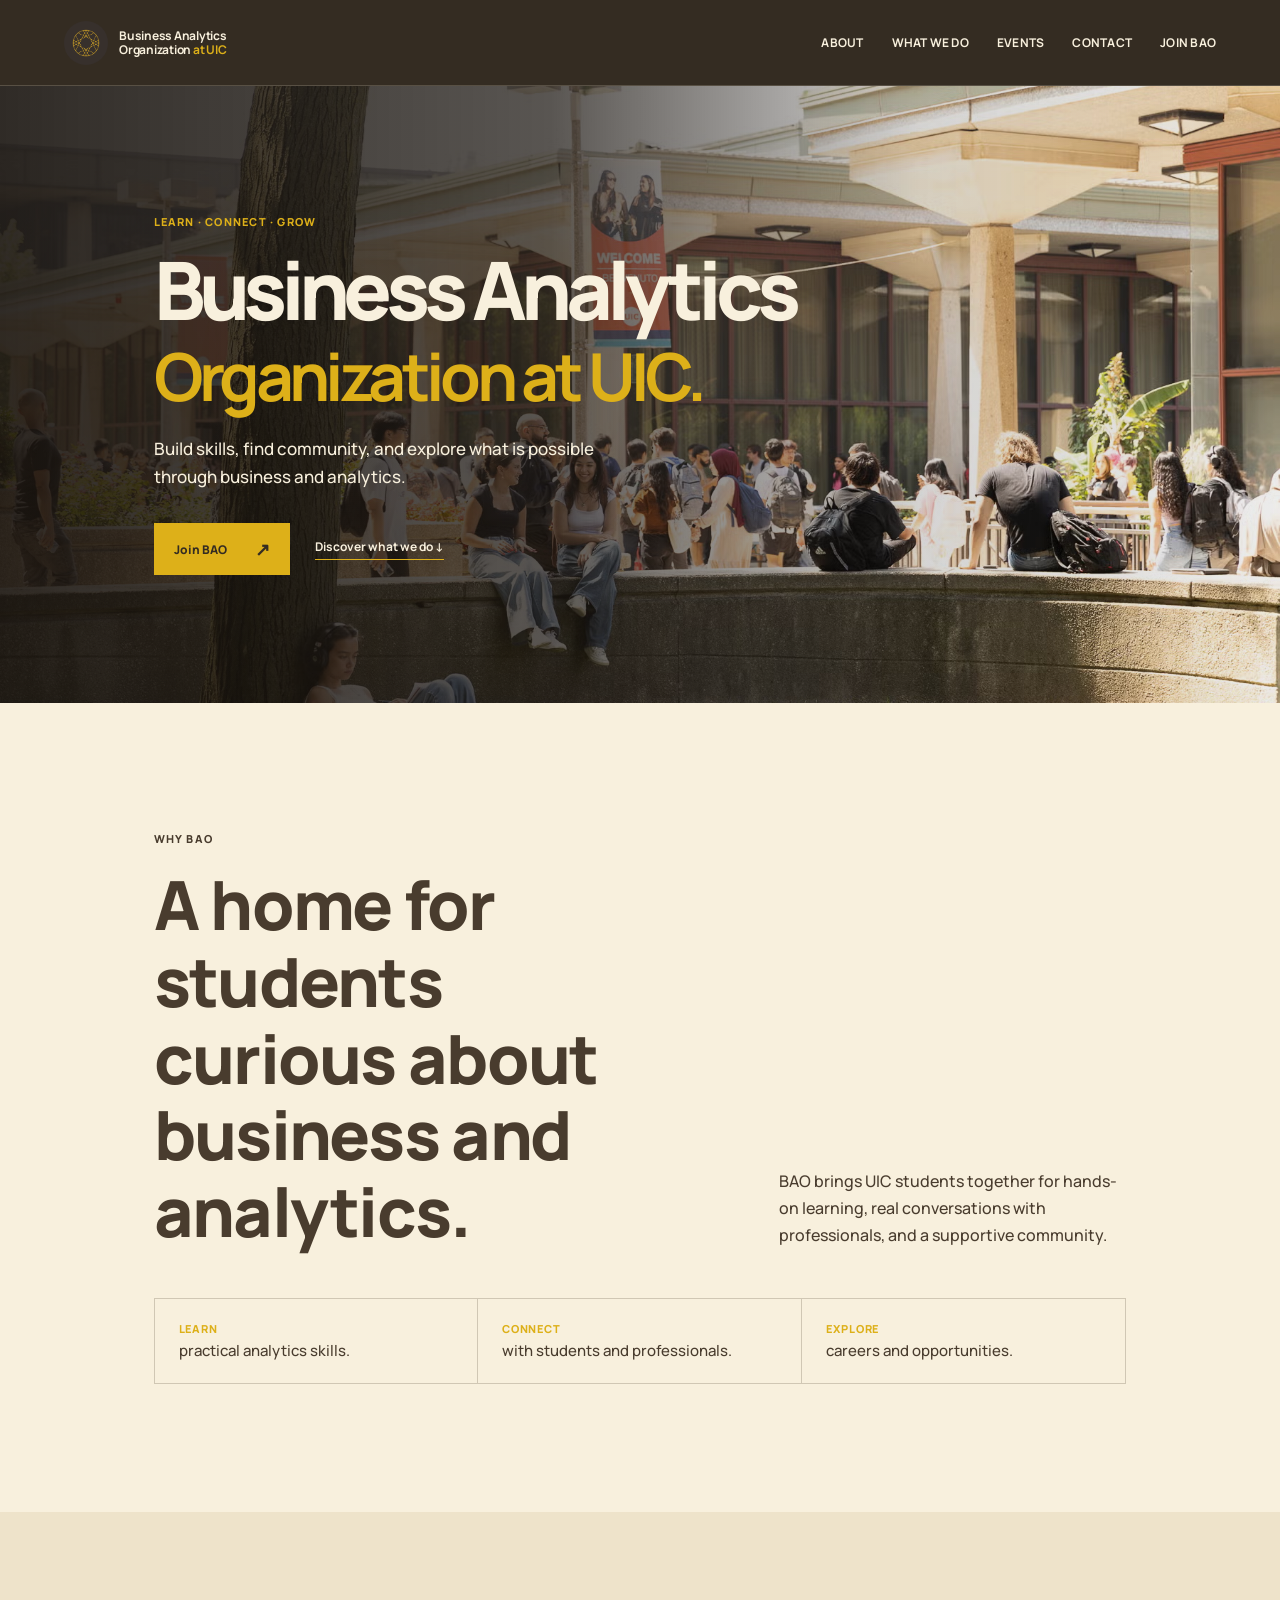
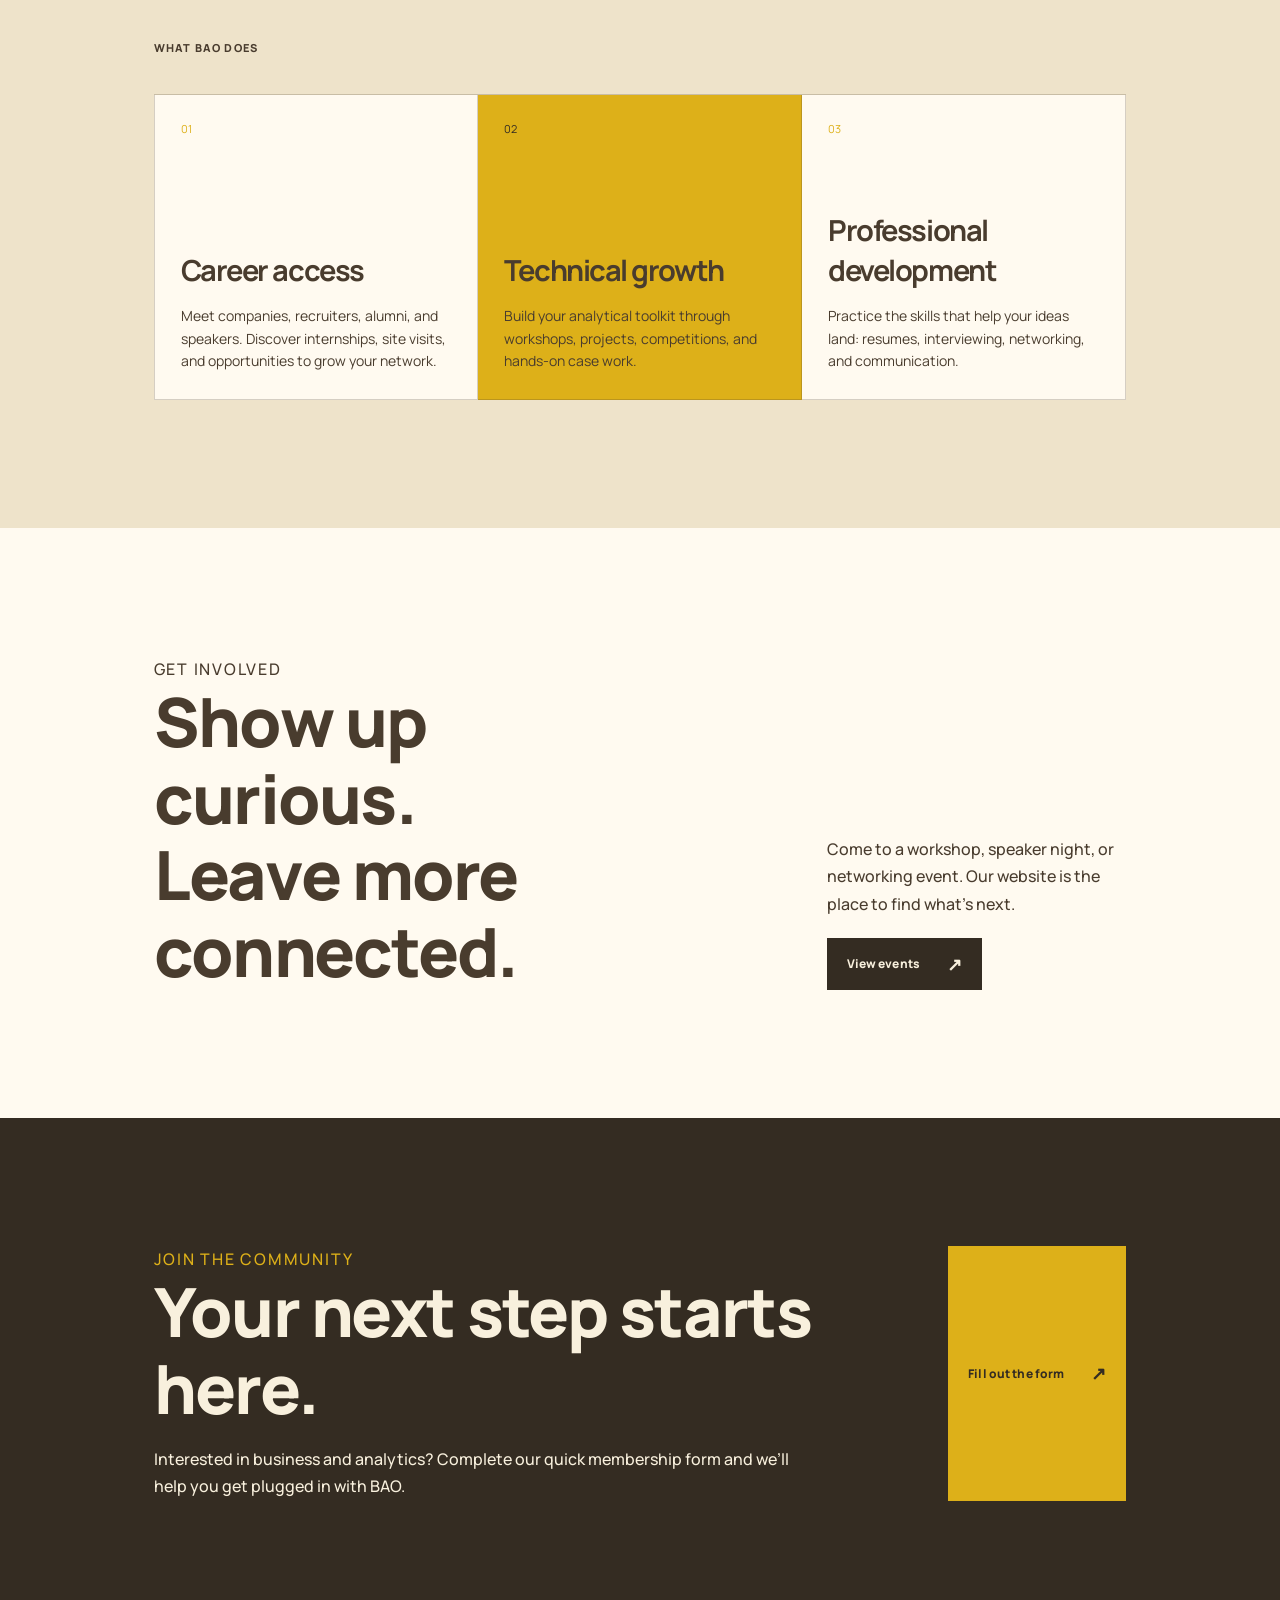
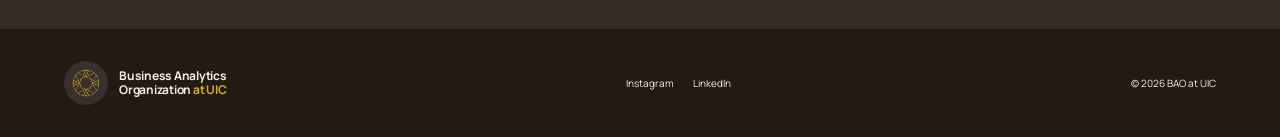
==== index.html @ 5c7cb35d "Publish BAO website" ====
<!doctype html>
<html lang="en">
  <head>
    <meta charset="UTF-8" />
    <meta name="viewport" content="width=device-width, initial-scale=1.0" />
    <meta name="description" content="Business Analytics Organization at UIC — learn, connect, and grow." />
    <title>Business Analytics Organization at UIC</title>
    <link rel="preconnect" href="https://fonts.googleapis.com" />
    <link rel="preconnect" href="https://fonts.gstatic.com" crossorigin />
    <link href="https://fonts.googleapis.com/css2?family=Manrope:wght@400;500;600;700;800&display=swap" rel="stylesheet" />
    <link rel="stylesheet" href="styles.css" />
  </head>
  <body>
    <header class="site-header">
      <a class="brand" href="#top" aria-label="Business Analytics Organization at UIC home">
        <img src="BAO%20Instagram%20Logo.png" alt="" />
        <span>Business Analytics<br />Organization <b>at UIC</b></span>
      </a>
      <button class="menu-button" type="button" aria-expanded="false" aria-controls="primary-navigation">
        <span class="sr-only">Open menu</span><span></span><span></span>
      </button>
      <nav id="primary-navigation" aria-label="Primary navigation">
        <a href="#about">About</a><a href="#what-we-do">What we do</a><a href="events.html">Events</a><a href="contact.html">Contact</a><a href="https://glib-sword-7f1.notion.site/ebd//3be328b8b9618006a31aea530a5bf62c" target="_blank" rel="noreferrer">Join BAO</a>
      </nav>
    </header>
    <main id="top">
      <section class="hero">
        <div class="hero-copy">
          <p class="eyebrow">Learn · Connect · Grow</p>
          <h1>Business Analytics<br /><i>Organization at UIC.</i></h1>
          <p>Build skills, find community, and explore what is possible through business and analytics.</p>
          <div class="hero-actions">
            <a class="button button-gold" href="https://glib-sword-7f1.notion.site/ebd//3be328b8b9618006a31aea530a5bf62c" target="_blank" rel="noreferrer">Join BAO <span aria-hidden="true">↗</span></a>
            <a class="text-link" href="#what-we-do">Discover what we do <span aria-hidden="true">↓</span></a>
          </div>
        </div>
      </section>
      <section class="mission section" id="about">
        <p class="eyebrow">Why BAO</p>
        <div class="split-heading"><h2>A home for students curious about business and analytics.</h2><p>BAO brings UIC students together for hands-on learning, real conversations with professionals, and a supportive community.</p></div>
        <ul class="benefits" aria-label="Benefits of joining BAO">
          <li><b>Learn</b> practical analytics skills.</li><li><b>Connect</b> with students and professionals.</li><li><b>Explore</b> careers and opportunities.</li>
        </ul>
      </section>
      <section class="offerings section" id="what-we-do">
        <p class="eyebrow">What BAO does</p>
        <div class="cards">
          <article class="card"><span>01</span><h3>Career access</h3><p>Meet companies, recruiters, alumni, and speakers. Discover internships, site visits, and opportunities to grow your network.</p></article>
          <article class="card card-gold"><span>02</span><h3>Technical growth</h3><p>Build your analytical toolkit through workshops, projects, competitions, and hands-on case work.</p></article>
          <article class="card"><span>03</span><h3>Professional development</h3><p>Practice the skills that help your ideas land: resumes, interviewing, networking, and communication.</p></article>
        </div>
      </section>
      <section class="events section" id="events">
        <p class="eyebrow">Get involved</p>
        <div class="events-content"><h2>Show up curious.<br />Leave more connected.</h2><div><p>Come to a workshop, speaker night, or networking event. Our website is the place to find what’s next.</p><a class="button button-ink" href="events.html">View events <span aria-hidden="true">↗</span></a></div></div>
      </section>
      <section class="join" id="join">
        <div><p class="eyebrow">Join the community</p><h2>Your next step starts here.</h2><p>Interested in business and analytics? Complete our quick membership form and we’ll help you get plugged in with BAO.</p></div>
        <a class="button button-gold" href="https://glib-sword-7f1.notion.site/ebd//3be328b8b9618006a31aea530a5bf62c" target="_blank" rel="noreferrer">Fill out the form <span aria-hidden="true">↗</span></a>
      </section>
    </main>
    <footer>
      <a class="brand" href="#top"><img src="BAO%20Instagram%20Logo.png" alt="" /><span>Business Analytics<br />Organization <b>at UIC</b></span></a>
      <div class="footer-links"><a href="https://www.instagram.com/bao_at_uic/" target="_blank" rel="noreferrer">Instagram</a><a href="https://www.linkedin.com/company/business-analytics-org-uic/home/" target="_blank" rel="noreferrer">LinkedIn</a></div>
      <p>© <span id="year"></span> BAO at UIC</p>
    </footer>
    <script src="script.js"></script>
  </body>
</html>
---- styles.css ----
:root { --espresso:#342c22; --ink:#493c2e; --gold:#ddb019; --cream:#f8f0dd; --paper:#fffaf0; --line:rgba(73,60,46,.23); --sans:"Manrope",Arial,sans-serif; --mono:"Manrope",Arial,sans-serif; }
* { box-sizing:border-box; } html { scroll-behavior:smooth; } body { margin:0; background:var(--paper); color:var(--ink); font-family:var(--sans); } a { color:inherit; text-decoration:none; } h1,h2,h3,p { margin-top:0; }
.site-header { min-height:86px; display:flex; align-items:center; justify-content:space-between; padding:13px clamp(22px,5vw,82px); color:var(--cream); background:var(--espresso); border-bottom:1px solid rgba(248,240,221,.18); }
.brand { display:flex; align-items:center; gap:11px; font-size:12px; font-weight:700; line-height:1.14; letter-spacing:-.02em; } .brand img { width:44px; height:44px; object-fit:cover; border-radius:50%; } .brand b { color:var(--gold); font-weight:700; }
nav { display:flex; gap:28px; font-family:var(--sans); font-size:12px; font-weight:700; letter-spacing:.02em; text-transform:uppercase; } nav a { padding:7px 0; border-bottom:1px solid transparent; } nav a:hover { border-color:var(--gold); color:var(--gold); }
.menu-button { display:none; border:0; background:transparent; padding:10px 0 10px 10px; } .menu-button span:not(.sr-only) { display:block; width:25px; height:2px; margin:5px 0; background:var(--cream); } .sr-only { position:absolute; width:1px; height:1px; margin:-1px; overflow:hidden; clip:rect(0,0,0,0); }
.hero { min-height:610px; padding:clamp(74px,10vw,136px) clamp(22px,12vw,185px); color:var(--cream); background:linear-gradient(90deg,rgba(25,20,15,.9) 0%,rgba(25,20,15,.72) 43%,rgba(25,20,15,.18) 72%,rgba(25,20,15,.08)),url("uic-campus-community.png") center/cover no-repeat; }.hero-copy { max-width:820px; }.eyebrow { margin-bottom:20px; font-family:var(--sans); font-size:11px; font-weight:800; letter-spacing:.11em; text-transform:uppercase; }.hero .eyebrow { color:var(--gold); }.hero h1 { margin-bottom:25px; font-family:var(--sans); font-size:clamp(47px,6.3vw,90px); font-weight:800; letter-spacing:-.075em; line-height:1; }.hero h1 i { color:var(--gold); font-size:.82em; font-style:normal; font-weight:700; letter-spacing:-.07em; }.hero-copy > p:not(.eyebrow) { max-width:500px; font-size:17px; font-weight:500; line-height:1.65; }.hero-actions { display:flex; flex-wrap:wrap; align-items:center; gap:25px; margin-top:32px; }
.button { min-height:52px; display:inline-flex; align-items:center; justify-content:space-between; gap:27px; padding:0 20px; font-family:var(--sans); font-size:12px; font-weight:800; letter-spacing:.01em; transition:transform .2s ease,background .2s ease; }.button:hover { transform:translateY(-2px); }.button span { font-size:18px; }.button-gold { color:var(--espresso); background:var(--gold); }.button-ink { color:var(--cream); background:var(--espresso); margin-top:20px; }.text-link { color:var(--cream); padding-bottom:4px; border-bottom:1px solid var(--gold); font-family:var(--sans); font-size:12px; font-weight:700; }
.text-link-dark { padding-bottom:3px; border-bottom:1px solid var(--gold); color:var(--ink); font-family:var(--sans); font-size:12px; font-weight:700; }
.section { padding:clamp(78px,10vw,136px) clamp(22px,12vw,185px); }.mission { background:var(--cream); }.split-heading { display:grid; grid-template-columns:minmax(0,1.1fr) minmax(245px,.75fr); gap:clamp(38px,9vw,144px); align-items:end; }.split-heading h2,.events h2,.join h2 { margin-bottom:0; font-size:clamp(38px,5.3vw,76px); font-weight:800; letter-spacing:-.025em; line-height:1.13; }.split-heading p,.events p,.join p { margin-bottom:0; font-size:16px; font-weight:500; line-height:1.7; }.benefits { display:grid; grid-template-columns:repeat(3,1fr); gap:0; margin:48px 0 0; padding:0; list-style:none; border-top:1px solid var(--line); }.benefits li { min-height:76px; padding:21px 24px; border-right:1px solid var(--line); border-bottom:1px solid var(--line); font-size:15px; font-weight:500; line-height:1.55; }.benefits li:first-child { border-left:1px solid var(--line); }.benefits b { display:block; margin-bottom:2px; color:var(--gold); font-family:var(--sans); font-size:11px; font-weight:800; letter-spacing:.08em; text-transform:uppercase; }
.offerings { background:#eee3ca; }.cards { display:grid; grid-template-columns:repeat(3,1fr); margin-top:39px; border-top:1px solid var(--line); }.card { min-height:305px; display:flex; flex-direction:column; padding:26px; background:var(--paper); border-right:1px solid var(--line); border-bottom:1px solid var(--line); }.card:first-child { border-left:1px solid var(--line); }.card span { color:var(--gold); font-family:var(--mono); font-size:11px; }.card h3 { margin:auto 0 15px; font-size:29px; letter-spacing:-.05em; }.card p { margin:0; font-size:14px; line-height:1.62; }.card-gold { background:var(--gold); }.card-gold span { color:var(--espresso); }
.events { background:var(--paper); }.events-content { display:grid; grid-template-columns:1fr minmax(250px,.55fr); gap:clamp(42px,10vw,150px); align-items:end; }.events-content > div { max-width:400px; }.join { display:grid; grid-template-columns:minmax(0,1fr) auto; gap:48px; padding:clamp(76px,10vw,128px) clamp(22px,12vw,185px); color:var(--cream); background:var(--espresso); }.join > div:first-child { max-width:670px; }.join .eyebrow { color:var(--gold); }.join h2 { margin-bottom:20px; }
.page-hero { padding:clamp(76px,10vw,132px) clamp(22px,12vw,185px); color:var(--cream); background:var(--espresso); }.page-hero h1 { max-width:760px; margin-bottom:20px; font-size:clamp(46px,6.7vw,88px); letter-spacing:-.065em; line-height:.98; }.page-hero p:not(.eyebrow) { max-width:590px; margin-bottom:0; font-size:17px; line-height:1.65; }.event-list { padding-top:45px; }.event-card { display:grid; grid-template-columns:130px 1fr; gap:28px; padding:28px 0; border-top:1px solid var(--line); }.event-card:last-child { border-bottom:1px solid var(--line); }.event-card time { color:var(--gold); font-family:var(--mono); font-size:12px; }.event-card h2 { margin-bottom:7px; font-size:25px; letter-spacing:-.045em; }.event-card p { margin:0; line-height:1.6; }.event-empty { padding:36px 0; border-top:1px solid var(--line); border-bottom:1px solid var(--line); font-size:17px; line-height:1.65; }.event-notice { max-width:650px; padding:26px; color:var(--espresso); background:#eee3ca; font-size:14px; line-height:1.65; }
.contact-hero { padding:clamp(76px,10vw,126px) clamp(22px,12vw,185px); color:var(--cream); background:var(--espresso); }.contact-hero .eyebrow { color:var(--gold); }.contact-hero h1 { max-width:760px; margin-bottom:20px; font-size:clamp(46px,6.7vw,88px); font-weight:800; letter-spacing:-.045em; line-height:1.05; }.contact-hero p:not(.eyebrow) { max-width:560px; margin-bottom:0; font-size:17px; font-weight:500; line-height:1.65; }.contact-section { padding:clamp(55px,8vw,100px) clamp(22px,12vw,185px); background:var(--paper); }.contact-form { display:block; width:100%; height:1200px; border:0; background:var(--paper); }.form-fallback { margin:18px 0 0; font-size:14px; }.form-fallback a { border-bottom:1px solid var(--gold); font-weight:700; }
footer { display:flex; flex-wrap:wrap; align-items:center; justify-content:space-between; gap:25px; padding:32px clamp(22px,5vw,82px); color:var(--cream); background:#211b14; }footer p { margin:0; font-family:var(--mono); font-size:10px; }.footer-links { display:flex; gap:20px; font-family:var(--mono); font-size:10px; }.footer-links a:hover { color:var(--gold); }
@media (max-width:700px) { .site-header { min-height:70px; padding:10px 22px; }.brand { font-size:10px; }.brand img { width:37px; height:37px; } .menu-button { display:block; } nav { display:none; position:absolute; z-index:3; top:70px; left:0; right:0; flex-direction:column; gap:0; padding:10px 22px 20px; background:var(--espresso); border-top:1px solid rgba(248,240,221,.18); } nav.open { display:flex; } nav a { padding:12px 0; }.hero { min-height:545px; padding-top:80px; background-position:58% center; }.hero h1 { font-size:clamp(46px,13.5vw,68px); }.hero-copy > p:not(.eyebrow) { font-size:16px; }.split-heading,.events-content,.benefits { grid-template-columns:1fr; }.benefits { margin-top:38px; }.benefits li { min-height:auto; padding:18px 0; border-right:0; border-left:0; }.benefits li:first-child { border-left:0; }.cards { grid-template-columns:1fr; }.card,.card:first-child { min-height:220px; border:1px solid var(--line); border-top:0; }.card:first-child { border-top:1px solid var(--line); }.join { grid-template-columns:1fr; align-items:start; }.contact-form { height:1320px; }.event-card { grid-template-columns:1fr; gap:10px; }.footer-links { width:100%; order:3; }.footer-links a { padding:7px 0; } }
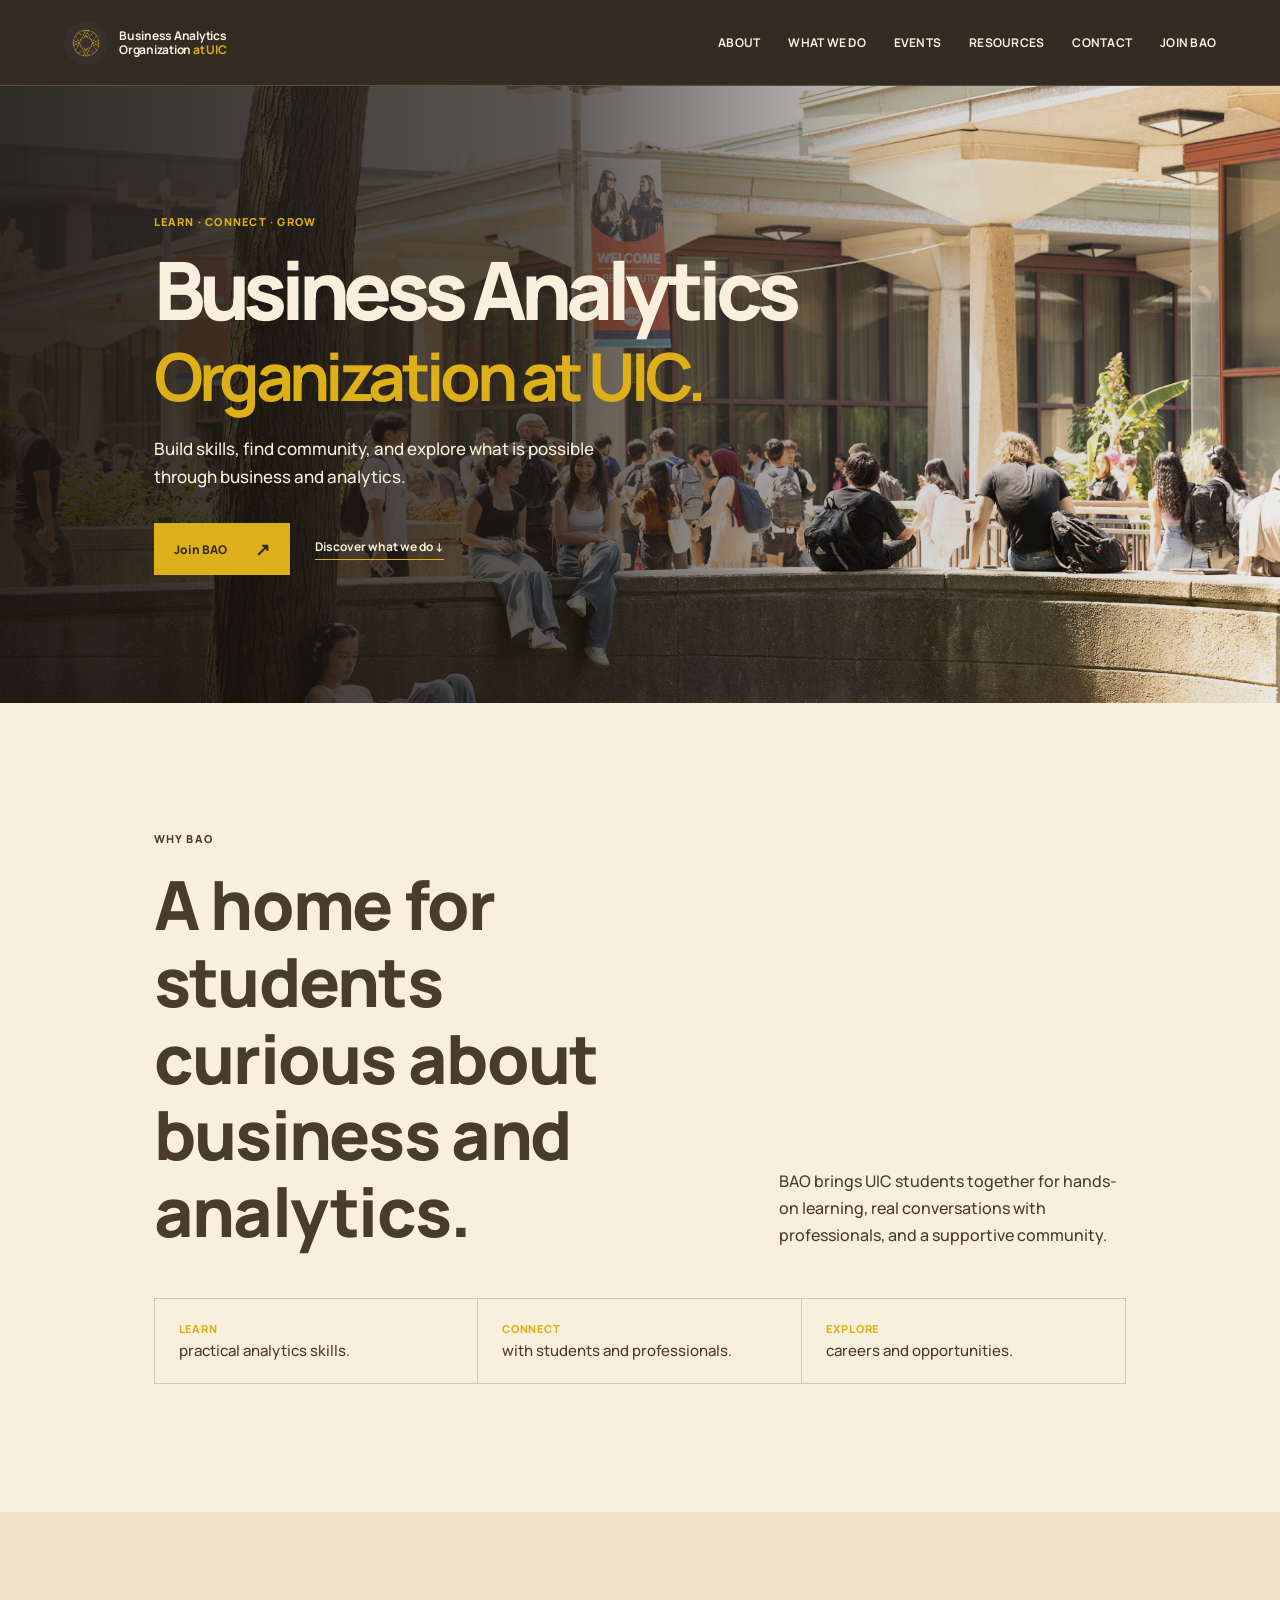
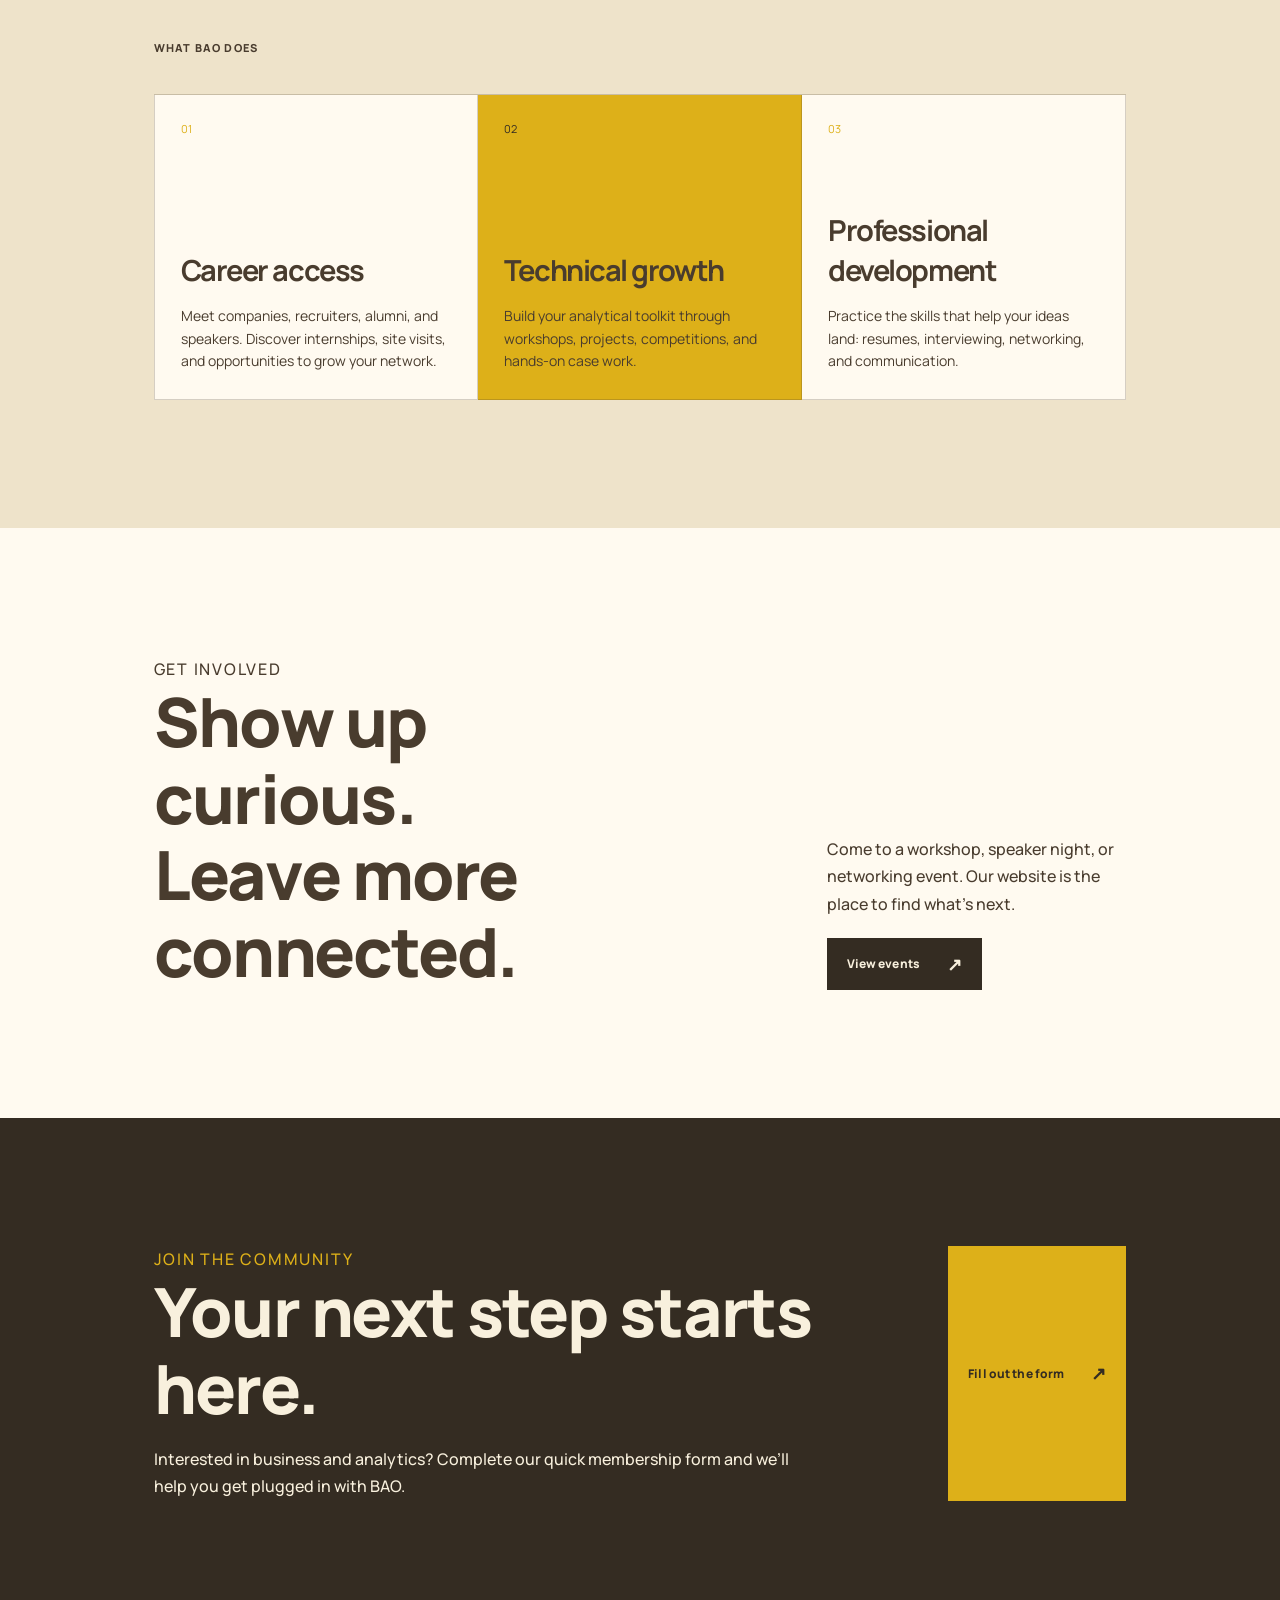
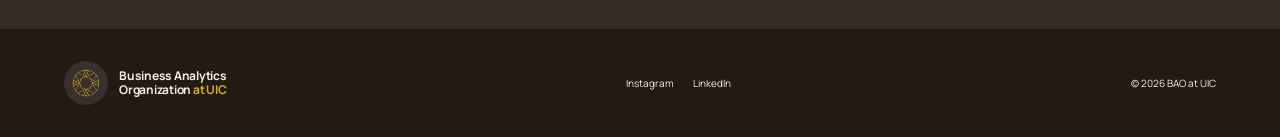
==== commit b7f09f4f: "Add Resources to site navigation" ====
--- a/index.html
+++ b/index.html
@@ -20,7 +20,7 @@
         <span class="sr-only">Open menu</span><span></span><span></span>
       </button>
       <nav id="primary-navigation" aria-label="Primary navigation">
-        <a href="#about">About</a><a href="#what-we-do">What we do</a><a href="events.html">Events</a><a href="contact.html">Contact</a><a href="https://glib-sword-7f1.notion.site/ebd//3be328b8b9618006a31aea530a5bf62c" target="_blank" rel="noreferrer">Join BAO</a>
+        <a href="#about">About</a><a href="#what-we-do">What we do</a><a href="events.html">Events</a><a href="resources.html">Resources</a><a href="contact.html">Contact</a><a href="https://glib-sword-7f1.notion.site/ebd//3be328b8b9618006a31aea530a5bf62c" target="_blank" rel="noreferrer">Join BAO</a>
       </nav>
     </header>
     <main id="top">
--- a/styles.css
+++ b/styles.css
@@ -14,3 +14,6 @@
 .contact-hero { padding:clamp(76px,10vw,126px) clamp(22px,12vw,185px); color:var(--cream); background:var(--espresso); }.contact-hero .eyebrow { color:var(--gold); }.contact-hero h1 { max-width:760px; margin-bottom:20px; font-size:clamp(46px,6.7vw,88px); font-weight:800; letter-spacing:-.045em; line-height:1.05; }.contact-hero p:not(.eyebrow) { max-width:560px; margin-bottom:0; font-size:17px; font-weight:500; line-height:1.65; }.contact-section { padding:clamp(55px,8vw,100px) clamp(22px,12vw,185px); background:var(--paper); }.contact-form { display:block; width:100%; height:1200px; border:0; background:var(--paper); }.form-fallback { margin:18px 0 0; font-size:14px; }.form-fallback a { border-bottom:1px solid var(--gold); font-weight:700; }
 footer { display:flex; flex-wrap:wrap; align-items:center; justify-content:space-between; gap:25px; padding:32px clamp(22px,5vw,82px); color:var(--cream); background:#211b14; }footer p { margin:0; font-family:var(--mono); font-size:10px; }.footer-links { display:flex; gap:20px; font-family:var(--mono); font-size:10px; }.footer-links a:hover { color:var(--gold); }
 @media (max-width:700px) { .site-header { min-height:70px; padding:10px 22px; }.brand { font-size:10px; }.brand img { width:37px; height:37px; } .menu-button { display:block; } nav { display:none; position:absolute; z-index:3; top:70px; left:0; right:0; flex-direction:column; gap:0; padding:10px 22px 20px; background:var(--espresso); border-top:1px solid rgba(248,240,221,.18); } nav.open { display:flex; } nav a { padding:12px 0; }.hero { min-height:545px; padding-top:80px; background-position:58% center; }.hero h1 { font-size:clamp(46px,13.5vw,68px); }.hero-copy > p:not(.eyebrow) { font-size:16px; }.split-heading,.events-content,.benefits { grid-template-columns:1fr; }.benefits { margin-top:38px; }.benefits li { min-height:auto; padding:18px 0; border-right:0; border-left:0; }.benefits li:first-child { border-left:0; }.cards { grid-template-columns:1fr; }.card,.card:first-child { min-height:220px; border:1px solid var(--line); border-top:0; }.card:first-child { border-top:1px solid var(--line); }.join { grid-template-columns:1fr; align-items:start; }.contact-form { height:1320px; }.event-card { grid-template-columns:1fr; gap:10px; }.footer-links { width:100%; order:3; }.footer-links a { padding:7px 0; } }
+
+.resources-intro { padding-top:clamp(60px,8vw,102px); padding-bottom:clamp(52px,7vw,84px); background:var(--cream); }.resources-intro .eyebrow,.resource-note .eyebrow { color:var(--gold); }.resources-intro h1 { max-width:770px; margin-bottom:16px; font-size:clamp(42px,5.8vw,76px); font-weight:800; letter-spacing:-.045em; line-height:1.04; }.resources-intro p:not(.eyebrow) { max-width:670px; margin:0; font-size:16px; font-weight:500; line-height:1.7; }.resources-section { background:var(--paper); }.resources-perks { background:#eee3ca; }.resources-category,.resource-note h2 { margin-bottom:28px; font-size:clamp(32px,4.5vw,60px); font-weight:800; letter-spacing:-.035em; line-height:1.1; }.resource-grid { display:grid; grid-template-columns:repeat(3,1fr); border-top:1px solid var(--line); }.resource-grid-four { grid-template-columns:repeat(4,1fr); }.resource-card { min-height:220px; display:flex; flex-direction:column; padding:28px; background:var(--paper); border-right:1px solid var(--line); border-bottom:1px solid var(--line); }.resource-card:first-child { border-left:1px solid var(--line); }.resource-card-featured { color:var(--cream); background:var(--espresso); }.resource-card-featured .text-link-dark { color:var(--cream); }.resource-card h3 { margin:0 0 11px; font-size:25px; letter-spacing:-.045em; line-height:1.12; }.resource-card p { margin:0 0 20px; font-size:14px; line-height:1.55; }.resource-card .text-link-dark { margin-top:auto; width:max-content; max-width:100%; }.resource-note { color:var(--cream); background:var(--espresso); }.resource-note h2 { margin-bottom:24px; }
+@media (max-width:850px) { .resource-grid,.resource-grid-four { grid-template-columns:1fr; }.resource-card,.resource-card:first-child { min-height:190px; border:1px solid var(--line); border-top:0; }.resource-card:first-child { border-top:1px solid var(--line); } }
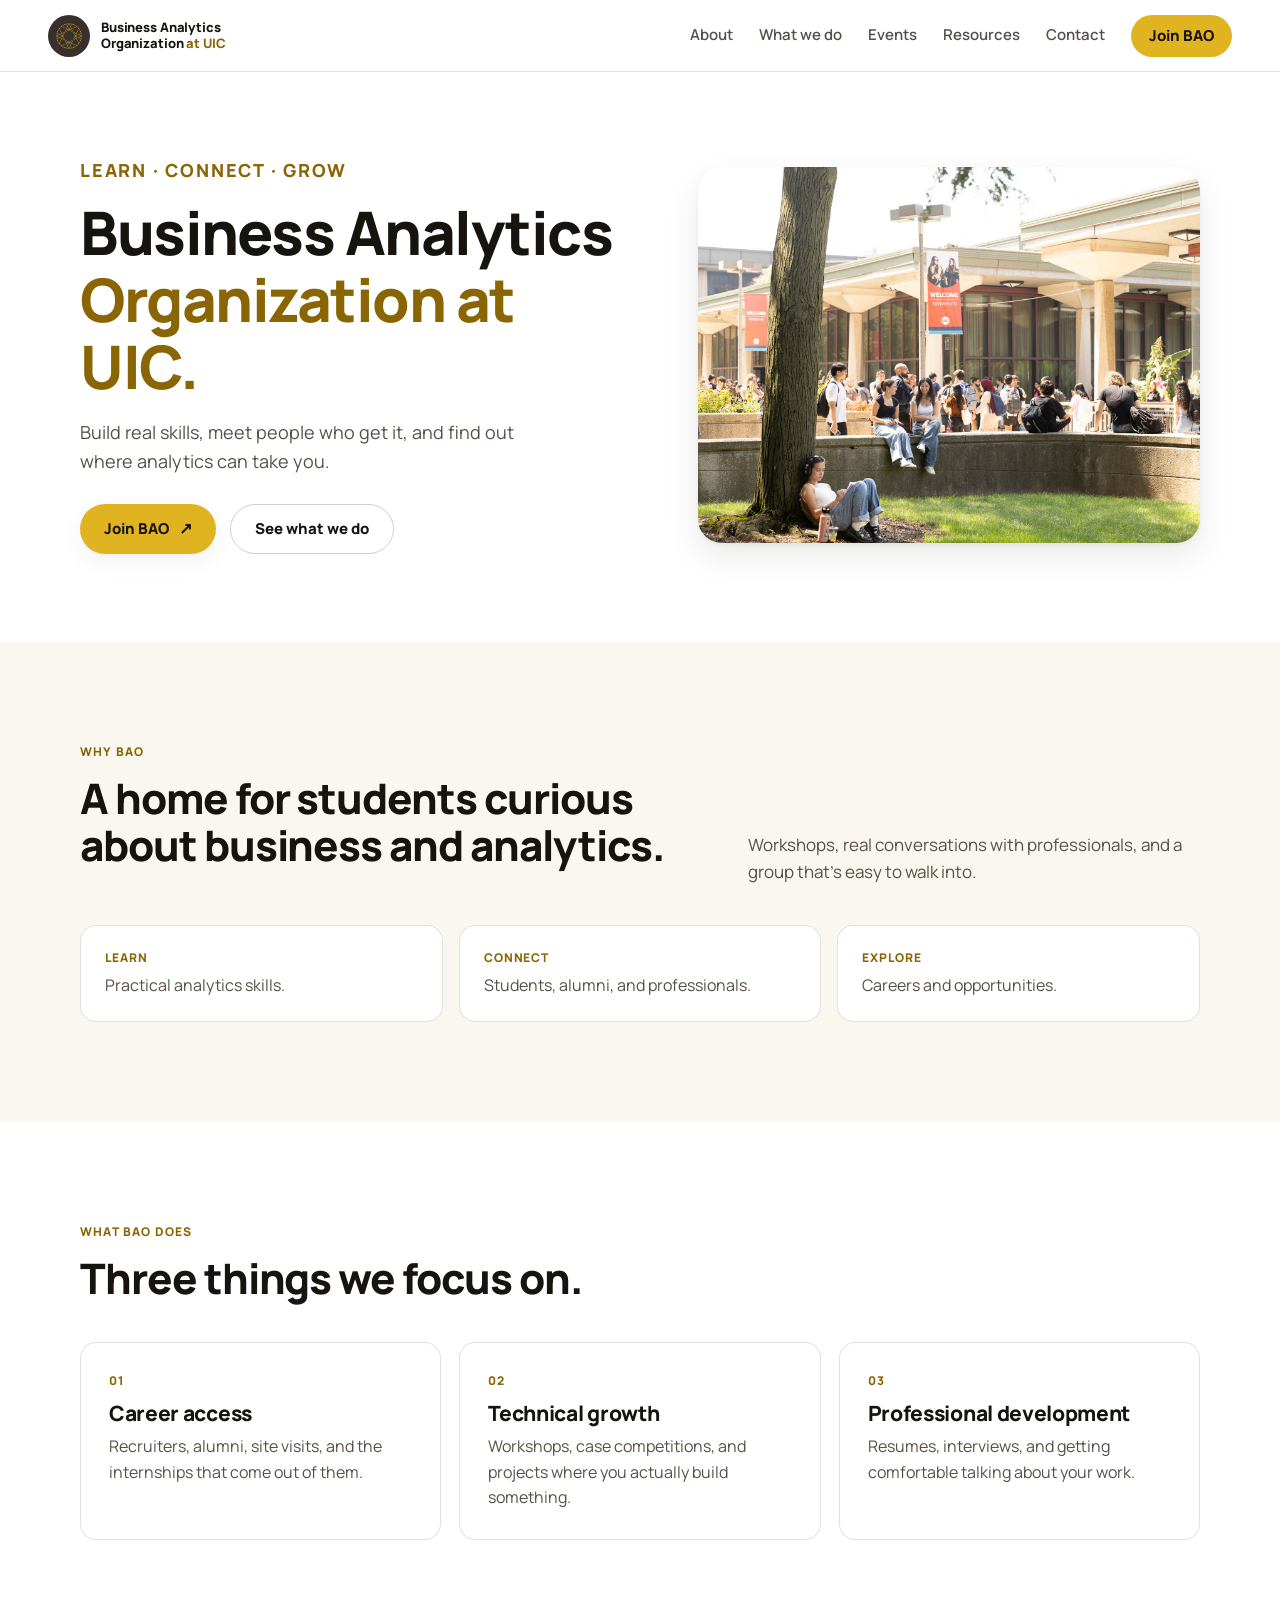
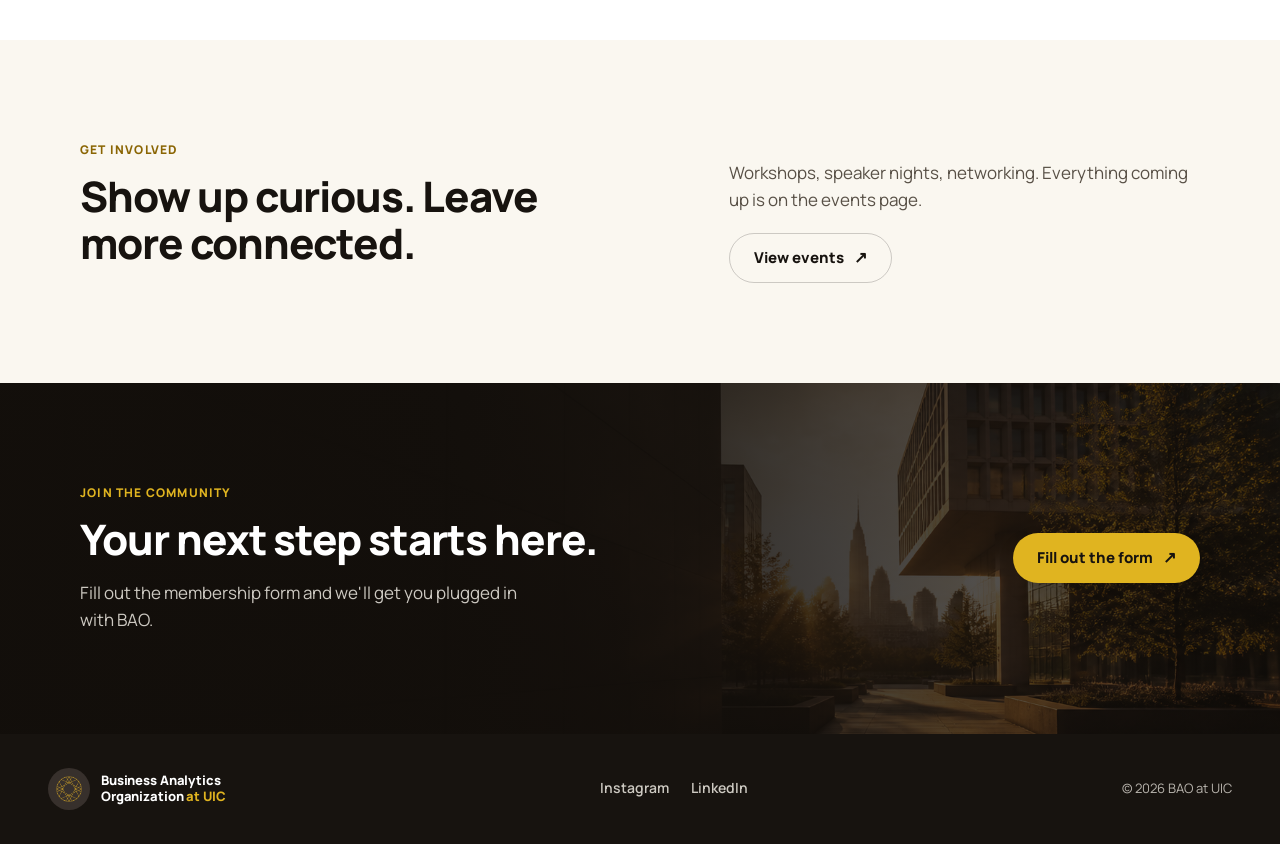
==== commit 3b64bc29: "Redesign site with a lighter, less text-heavy layout Rebuild the visual design around a near-white b" ====
--- a/index.html
+++ b/index.html
@@ -20,48 +20,110 @@
         <span class="sr-only">Open menu</span><span></span><span></span>
       </button>
       <nav id="primary-navigation" aria-label="Primary navigation">
-        <a href="#about">About</a><a href="#what-we-do">What we do</a><a href="events.html">Events</a><a href="resources.html">Resources</a><a href="contact.html">Contact</a><a href="https://glib-sword-7f1.notion.site/ebd//3be328b8b9618006a31aea530a5bf62c" target="_blank" rel="noreferrer">Join BAO</a>
+        <a href="#about">About</a>
+        <a href="#what-we-do">What we do</a>
+        <a href="events.html">Events</a>
+        <a href="resources.html">Resources</a>
+        <a href="contact.html">Contact</a>
+        <a class="nav-cta" href="https://glib-sword-7f1.notion.site/ebd//3be328b8b9618006a31aea530a5bf62c" target="_blank" rel="noreferrer">Join BAO</a>
       </nav>
     </header>
+
     <main id="top">
+      <!-- Hero -->
       <section class="hero">
-        <div class="hero-copy">
-          <p class="eyebrow">Learn · Connect · Grow</p>
-          <h1>Business Analytics<br /><i>Organization at UIC.</i></h1>
-          <p>Build skills, find community, and explore what is possible through business and analytics.</p>
-          <div class="hero-actions">
-            <a class="button button-gold" href="https://glib-sword-7f1.notion.site/ebd//3be328b8b9618006a31aea530a5bf62c" target="_blank" rel="noreferrer">Join BAO <span aria-hidden="true">↗</span></a>
-            <a class="text-link" href="#what-we-do">Discover what we do <span aria-hidden="true">↓</span></a>
+        <div class="wrap">
+          <div class="hero-copy">
+            <p class="eyebrow">Learn · Connect · Grow</p>
+            <h1>Business Analytics <i>Organization at UIC.</i></h1>
+            <p>Build real skills, meet people who get it, and find out where analytics can take you.</p>
+            <div class="hero-actions">
+              <a class="button button-gold" href="https://glib-sword-7f1.notion.site/ebd//3be328b8b9618006a31aea530a5bf62c" target="_blank" rel="noreferrer">Join BAO <span aria-hidden="true">↗</span></a>
+              <a class="button button-outline" href="#what-we-do">See what we do</a>
+            </div>
+          </div>
+          <div class="hero-photo">
+            <img src="uic-campus-community.png" alt="UIC students together on campus" />
           </div>
         </div>
       </section>
-      <section class="mission section" id="about">
-        <p class="eyebrow">Why BAO</p>
-        <div class="split-heading"><h2>A home for students curious about business and analytics.</h2><p>BAO brings UIC students together for hands-on learning, real conversations with professionals, and a supportive community.</p></div>
-        <ul class="benefits" aria-label="Benefits of joining BAO">
-          <li><b>Learn</b> practical analytics skills.</li><li><b>Connect</b> with students and professionals.</li><li><b>Explore</b> careers and opportunities.</li>
-        </ul>
-      </section>
-      <section class="offerings section" id="what-we-do">
-        <p class="eyebrow">What BAO does</p>
-        <div class="cards">
-          <article class="card"><span>01</span><h3>Career access</h3><p>Meet companies, recruiters, alumni, and speakers. Discover internships, site visits, and opportunities to grow your network.</p></article>
-          <article class="card card-gold"><span>02</span><h3>Technical growth</h3><p>Build your analytical toolkit through workshops, projects, competitions, and hands-on case work.</p></article>
-          <article class="card"><span>03</span><h3>Professional development</h3><p>Practice the skills that help your ideas land: resumes, interviewing, networking, and communication.</p></article>
+
+      <!-- Why BAO -->
+      <section class="mission section section-cream" id="about">
+        <div class="wrap">
+          <div class="mission-head">
+            <div>
+              <p class="eyebrow">Why BAO</p>
+              <h2>A home for students curious about business and analytics.</h2>
+            </div>
+            <p>Workshops, real conversations with professionals, and a group that's easy to walk into.</p>
+          </div>
+          <ul class="benefits" aria-label="Benefits of joining BAO">
+            <li><b>Learn</b> Practical analytics skills.</li>
+            <li><b>Connect</b> Students, alumni, and professionals.</li>
+            <li><b>Explore</b> Careers and opportunities.</li>
+          </ul>
         </div>
       </section>
-      <section class="events section" id="events">
-        <p class="eyebrow">Get involved</p>
-        <div class="events-content"><h2>Show up curious.<br />Leave more connected.</h2><div><p>Come to a workshop, speaker night, or networking event. Our website is the place to find what’s next.</p><a class="button button-ink" href="events.html">View events <span aria-hidden="true">↗</span></a></div></div>
+
+      <!-- What we do -->
+      <section class="section" id="what-we-do">
+        <div class="wrap">
+          <p class="eyebrow">What BAO does</p>
+          <h2>Three things we focus on.</h2>
+          <div class="cards">
+            <article class="card">
+              <span class="card-num">01</span>
+              <h3>Career access</h3>
+              <p>Recruiters, alumni, site visits, and the internships that come out of them.</p>
+            </article>
+            <article class="card">
+              <span class="card-num">02</span>
+              <h3>Technical growth</h3>
+              <p>Workshops, case competitions, and projects where you actually build something.</p>
+            </article>
+            <article class="card">
+              <span class="card-num">03</span>
+              <h3>Professional development</h3>
+              <p>Resumes, interviews, and getting comfortable talking about your work.</p>
+            </article>
+          </div>
+        </div>
       </section>
+
+      <!-- Events teaser -->
+      <section class="events-teaser section section-cream" id="events">
+        <div class="wrap">
+          <div>
+            <p class="eyebrow">Get involved</p>
+            <h2>Show up curious. Leave more connected.</h2>
+          </div>
+          <div>
+            <p>Workshops, speaker nights, networking. Everything coming up is on the events page.</p>
+            <p style="margin-top:20px"><a class="button button-outline" href="events.html">View events <span aria-hidden="true">↗</span></a></p>
+          </div>
+        </div>
+      </section>
+
+      <!-- Join -->
       <section class="join" id="join">
-        <div><p class="eyebrow">Join the community</p><h2>Your next step starts here.</h2><p>Interested in business and analytics? Complete our quick membership form and we’ll help you get plugged in with BAO.</p></div>
-        <a class="button button-gold" href="https://glib-sword-7f1.notion.site/ebd//3be328b8b9618006a31aea530a5bf62c" target="_blank" rel="noreferrer">Fill out the form <span aria-hidden="true">↗</span></a>
+        <div class="wrap">
+          <div>
+            <p class="eyebrow">Join the community</p>
+            <h2>Your next step starts here.</h2>
+            <p>Fill out the membership form and we'll get you plugged in with BAO.</p>
+          </div>
+          <a class="button button-gold" href="https://glib-sword-7f1.notion.site/ebd//3be328b8b9618006a31aea530a5bf62c" target="_blank" rel="noreferrer">Fill out the form <span aria-hidden="true">↗</span></a>
+        </div>
       </section>
     </main>
+
     <footer>
       <a class="brand" href="#top"><img src="BAO%20Instagram%20Logo.png" alt="" /><span>Business Analytics<br />Organization <b>at UIC</b></span></a>
-      <div class="footer-links"><a href="https://www.instagram.com/bao_at_uic/" target="_blank" rel="noreferrer">Instagram</a><a href="https://www.linkedin.com/company/business-analytics-org-uic/home/" target="_blank" rel="noreferrer">LinkedIn</a></div>
+      <div class="footer-links">
+        <a href="https://www.instagram.com/bao_at_uic/" target="_blank" rel="noreferrer">Instagram</a>
+        <a href="https://www.linkedin.com/company/business-analytics-org-uic/home/" target="_blank" rel="noreferrer">LinkedIn</a>
+      </div>
       <p>© <span id="year"></span> BAO at UIC</p>
     </footer>
     <script src="script.js"></script>
--- a/styles.css
+++ b/styles.css
@@ -1,19 +1,469 @@
-:root { --espresso:#342c22; --ink:#493c2e; --gold:#ddb019; --cream:#f8f0dd; --paper:#fffaf0; --line:rgba(73,60,46,.23); --sans:"Manrope",Arial,sans-serif; --mono:"Manrope",Arial,sans-serif; }
-* { box-sizing:border-box; } html { scroll-behavior:smooth; } body { margin:0; background:var(--paper); color:var(--ink); font-family:var(--sans); } a { color:inherit; text-decoration:none; } h1,h2,h3,p { margin-top:0; }
-.site-header { min-height:86px; display:flex; align-items:center; justify-content:space-between; padding:13px clamp(22px,5vw,82px); color:var(--cream); background:var(--espresso); border-bottom:1px solid rgba(248,240,221,.18); }
-.brand { display:flex; align-items:center; gap:11px; font-size:12px; font-weight:700; line-height:1.14; letter-spacing:-.02em; } .brand img { width:44px; height:44px; object-fit:cover; border-radius:50%; } .brand b { color:var(--gold); font-weight:700; }
-nav { display:flex; gap:28px; font-family:var(--sans); font-size:12px; font-weight:700; letter-spacing:.02em; text-transform:uppercase; } nav a { padding:7px 0; border-bottom:1px solid transparent; } nav a:hover { border-color:var(--gold); color:var(--gold); }
-.menu-button { display:none; border:0; background:transparent; padding:10px 0 10px 10px; } .menu-button span:not(.sr-only) { display:block; width:25px; height:2px; margin:5px 0; background:var(--cream); } .sr-only { position:absolute; width:1px; height:1px; margin:-1px; overflow:hidden; clip:rect(0,0,0,0); }
-.hero { min-height:610px; padding:clamp(74px,10vw,136px) clamp(22px,12vw,185px); color:var(--cream); background:linear-gradient(90deg,rgba(25,20,15,.9) 0%,rgba(25,20,15,.72) 43%,rgba(25,20,15,.18) 72%,rgba(25,20,15,.08)),url("uic-campus-community.png") center/cover no-repeat; }.hero-copy { max-width:820px; }.eyebrow { margin-bottom:20px; font-family:var(--sans); font-size:11px; font-weight:800; letter-spacing:.11em; text-transform:uppercase; }.hero .eyebrow { color:var(--gold); }.hero h1 { margin-bottom:25px; font-family:var(--sans); font-size:clamp(47px,6.3vw,90px); font-weight:800; letter-spacing:-.075em; line-height:1; }.hero h1 i { color:var(--gold); font-size:.82em; font-style:normal; font-weight:700; letter-spacing:-.07em; }.hero-copy > p:not(.eyebrow) { max-width:500px; font-size:17px; font-weight:500; line-height:1.65; }.hero-actions { display:flex; flex-wrap:wrap; align-items:center; gap:25px; margin-top:32px; }
-.button { min-height:52px; display:inline-flex; align-items:center; justify-content:space-between; gap:27px; padding:0 20px; font-family:var(--sans); font-size:12px; font-weight:800; letter-spacing:.01em; transition:transform .2s ease,background .2s ease; }.button:hover { transform:translateY(-2px); }.button span { font-size:18px; }.button-gold { color:var(--espresso); background:var(--gold); }.button-ink { color:var(--cream); background:var(--espresso); margin-top:20px; }.text-link { color:var(--cream); padding-bottom:4px; border-bottom:1px solid var(--gold); font-family:var(--sans); font-size:12px; font-weight:700; }
-.text-link-dark { padding-bottom:3px; border-bottom:1px solid var(--gold); color:var(--ink); font-family:var(--sans); font-size:12px; font-weight:700; }
-.section { padding:clamp(78px,10vw,136px) clamp(22px,12vw,185px); }.mission { background:var(--cream); }.split-heading { display:grid; grid-template-columns:minmax(0,1.1fr) minmax(245px,.75fr); gap:clamp(38px,9vw,144px); align-items:end; }.split-heading h2,.events h2,.join h2 { margin-bottom:0; font-size:clamp(38px,5.3vw,76px); font-weight:800; letter-spacing:-.025em; line-height:1.13; }.split-heading p,.events p,.join p { margin-bottom:0; font-size:16px; font-weight:500; line-height:1.7; }.benefits { display:grid; grid-template-columns:repeat(3,1fr); gap:0; margin:48px 0 0; padding:0; list-style:none; border-top:1px solid var(--line); }.benefits li { min-height:76px; padding:21px 24px; border-right:1px solid var(--line); border-bottom:1px solid var(--line); font-size:15px; font-weight:500; line-height:1.55; }.benefits li:first-child { border-left:1px solid var(--line); }.benefits b { display:block; margin-bottom:2px; color:var(--gold); font-family:var(--sans); font-size:11px; font-weight:800; letter-spacing:.08em; text-transform:uppercase; }
-.offerings { background:#eee3ca; }.cards { display:grid; grid-template-columns:repeat(3,1fr); margin-top:39px; border-top:1px solid var(--line); }.card { min-height:305px; display:flex; flex-direction:column; padding:26px; background:var(--paper); border-right:1px solid var(--line); border-bottom:1px solid var(--line); }.card:first-child { border-left:1px solid var(--line); }.card span { color:var(--gold); font-family:var(--mono); font-size:11px; }.card h3 { margin:auto 0 15px; font-size:29px; letter-spacing:-.05em; }.card p { margin:0; font-size:14px; line-height:1.62; }.card-gold { background:var(--gold); }.card-gold span { color:var(--espresso); }
-.events { background:var(--paper); }.events-content { display:grid; grid-template-columns:1fr minmax(250px,.55fr); gap:clamp(42px,10vw,150px); align-items:end; }.events-content > div { max-width:400px; }.join { display:grid; grid-template-columns:minmax(0,1fr) auto; gap:48px; padding:clamp(76px,10vw,128px) clamp(22px,12vw,185px); color:var(--cream); background:var(--espresso); }.join > div:first-child { max-width:670px; }.join .eyebrow { color:var(--gold); }.join h2 { margin-bottom:20px; }
-.page-hero { padding:clamp(76px,10vw,132px) clamp(22px,12vw,185px); color:var(--cream); background:var(--espresso); }.page-hero h1 { max-width:760px; margin-bottom:20px; font-size:clamp(46px,6.7vw,88px); letter-spacing:-.065em; line-height:.98; }.page-hero p:not(.eyebrow) { max-width:590px; margin-bottom:0; font-size:17px; line-height:1.65; }.event-list { padding-top:45px; }.event-card { display:grid; grid-template-columns:130px 1fr; gap:28px; padding:28px 0; border-top:1px solid var(--line); }.event-card:last-child { border-bottom:1px solid var(--line); }.event-card time { color:var(--gold); font-family:var(--mono); font-size:12px; }.event-card h2 { margin-bottom:7px; font-size:25px; letter-spacing:-.045em; }.event-card p { margin:0; line-height:1.6; }.event-empty { padding:36px 0; border-top:1px solid var(--line); border-bottom:1px solid var(--line); font-size:17px; line-height:1.65; }.event-notice { max-width:650px; padding:26px; color:var(--espresso); background:#eee3ca; font-size:14px; line-height:1.65; }
-.contact-hero { padding:clamp(76px,10vw,126px) clamp(22px,12vw,185px); color:var(--cream); background:var(--espresso); }.contact-hero .eyebrow { color:var(--gold); }.contact-hero h1 { max-width:760px; margin-bottom:20px; font-size:clamp(46px,6.7vw,88px); font-weight:800; letter-spacing:-.045em; line-height:1.05; }.contact-hero p:not(.eyebrow) { max-width:560px; margin-bottom:0; font-size:17px; font-weight:500; line-height:1.65; }.contact-section { padding:clamp(55px,8vw,100px) clamp(22px,12vw,185px); background:var(--paper); }.contact-form { display:block; width:100%; height:1200px; border:0; background:var(--paper); }.form-fallback { margin:18px 0 0; font-size:14px; }.form-fallback a { border-bottom:1px solid var(--gold); font-weight:700; }
-footer { display:flex; flex-wrap:wrap; align-items:center; justify-content:space-between; gap:25px; padding:32px clamp(22px,5vw,82px); color:var(--cream); background:#211b14; }footer p { margin:0; font-family:var(--mono); font-size:10px; }.footer-links { display:flex; gap:20px; font-family:var(--mono); font-size:10px; }.footer-links a:hover { color:var(--gold); }
-@media (max-width:700px) { .site-header { min-height:70px; padding:10px 22px; }.brand { font-size:10px; }.brand img { width:37px; height:37px; } .menu-button { display:block; } nav { display:none; position:absolute; z-index:3; top:70px; left:0; right:0; flex-direction:column; gap:0; padding:10px 22px 20px; background:var(--espresso); border-top:1px solid rgba(248,240,221,.18); } nav.open { display:flex; } nav a { padding:12px 0; }.hero { min-height:545px; padding-top:80px; background-position:58% center; }.hero h1 { font-size:clamp(46px,13.5vw,68px); }.hero-copy > p:not(.eyebrow) { font-size:16px; }.split-heading,.events-content,.benefits { grid-template-columns:1fr; }.benefits { margin-top:38px; }.benefits li { min-height:auto; padding:18px 0; border-right:0; border-left:0; }.benefits li:first-child { border-left:0; }.cards { grid-template-columns:1fr; }.card,.card:first-child { min-height:220px; border:1px solid var(--line); border-top:0; }.card:first-child { border-top:1px solid var(--line); }.join { grid-template-columns:1fr; align-items:start; }.contact-form { height:1320px; }.event-card { grid-template-columns:1fr; gap:10px; }.footer-links { width:100%; order:3; }.footer-links a { padding:7px 0; } }
-
-.resources-intro { padding-top:clamp(60px,8vw,102px); padding-bottom:clamp(52px,7vw,84px); background:var(--cream); }.resources-intro .eyebrow,.resource-note .eyebrow { color:var(--gold); }.resources-intro h1 { max-width:770px; margin-bottom:16px; font-size:clamp(42px,5.8vw,76px); font-weight:800; letter-spacing:-.045em; line-height:1.04; }.resources-intro p:not(.eyebrow) { max-width:670px; margin:0; font-size:16px; font-weight:500; line-height:1.7; }.resources-section { background:var(--paper); }.resources-perks { background:#eee3ca; }.resources-category,.resource-note h2 { margin-bottom:28px; font-size:clamp(32px,4.5vw,60px); font-weight:800; letter-spacing:-.035em; line-height:1.1; }.resource-grid { display:grid; grid-template-columns:repeat(3,1fr); border-top:1px solid var(--line); }.resource-grid-four { grid-template-columns:repeat(4,1fr); }.resource-card { min-height:220px; display:flex; flex-direction:column; padding:28px; background:var(--paper); border-right:1px solid var(--line); border-bottom:1px solid var(--line); }.resource-card:first-child { border-left:1px solid var(--line); }.resource-card-featured { color:var(--cream); background:var(--espresso); }.resource-card-featured .text-link-dark { color:var(--cream); }.resource-card h3 { margin:0 0 11px; font-size:25px; letter-spacing:-.045em; line-height:1.12; }.resource-card p { margin:0 0 20px; font-size:14px; line-height:1.55; }.resource-card .text-link-dark { margin-top:auto; width:max-content; max-width:100%; }.resource-note { color:var(--cream); background:var(--espresso); }.resource-note h2 { margin-bottom:24px; }
-@media (max-width:850px) { .resource-grid,.resource-grid-four { grid-template-columns:1fr; }.resource-card,.resource-card:first-child { min-height:190px; border:1px solid var(--line); border-top:0; }.resource-card:first-child { border-top:1px solid var(--line); } }
+/* ==========================================================================
+   BAO at UIC — stylesheet
+   Organized top to bottom: tokens, base, header, buttons, home, subpages,
+   footer, responsive. Edit a section by finding its heading below.
+   ========================================================================== */
+
+/* --------------------------------------------------------------------------
+   1. Design tokens — change a color here and it updates across the whole site
+   -------------------------------------------------------------------------- */
+:root {
+  --paper: #ffffff;
+  --surface: #faf7f0;          /* soft cream for alternating sections */
+  --surface-2: #f3ecdd;        /* slightly deeper cream */
+  --ink: #17130f;              /* headings, near-black */
+  --body: #585046;             /* body copy, softer than headings */
+  --gold: #e0b420;             /* BAO gold — backgrounds and accents */
+  --gold-deep: #8a6503;        /* darker gold for text, readable on light */
+  --line: rgba(23, 19, 15, 0.12);
+  --line-strong: rgba(23, 19, 15, 0.2);
+  --radius: 16px;
+  --radius-sm: 12px;
+  --shadow: 0 1px 2px rgba(23, 19, 15, 0.04), 0 8px 24px rgba(23, 19, 15, 0.05);
+  --shadow-lift: 0 2px 4px rgba(23, 19, 15, 0.05), 0 14px 34px rgba(23, 19, 15, 0.09);
+  --sans: "Manrope", -apple-system, BlinkMacSystemFont, "Segoe UI", Arial, sans-serif;
+  --wrap: 1120px;
+}
+
+/* --------------------------------------------------------------------------
+   2. Base
+   -------------------------------------------------------------------------- */
+* { box-sizing: border-box; }
+
+html { scroll-behavior: smooth; }
+
+body {
+  margin: 0;
+  background: var(--paper);
+  color: var(--body);
+  font-family: var(--sans);
+  font-size: 17px;
+  line-height: 1.6;
+  -webkit-font-smoothing: antialiased;
+}
+
+a { color: inherit; text-decoration: none; }
+
+h1, h2, h3 {
+  margin: 0 0 16px;
+  color: var(--ink);
+  font-weight: 800;
+  letter-spacing: -0.025em;
+  line-height: 1.12;
+}
+
+h1 { font-size: clamp(38px, 5.2vw, 60px); }
+h2 { font-size: clamp(28px, 3.6vw, 42px); }
+h3 { font-size: 21px; letter-spacing: -0.015em; }
+
+p { margin: 0 0 16px; }
+p:last-child { margin-bottom: 0; }
+
+img { max-width: 100%; }
+
+.sr-only {
+  position: absolute;
+  width: 1px; height: 1px;
+  margin: -1px;
+  overflow: hidden;
+  clip: rect(0, 0, 0, 0);
+}
+
+/* Small uppercase label that sits above a heading */
+.eyebrow {
+  margin: 0 0 14px;
+  color: var(--gold-deep);
+  font-size: 12px;
+  font-weight: 800;
+  letter-spacing: 0.1em;
+  text-transform: uppercase;
+}
+
+/* Section wrappers: .section sets vertical rhythm, .wrap centers content */
+.section { padding: clamp(60px, 8vw, 100px) clamp(20px, 5vw, 48px); }
+.wrap { max-width: var(--wrap); margin-inline: auto; }
+.section-cream { background: var(--surface); }
+.lede { max-width: 46ch; font-size: 18px; }
+
+/* --------------------------------------------------------------------------
+   3. Header + navigation
+   -------------------------------------------------------------------------- */
+.site-header {
+  position: sticky;
+  top: 0;
+  z-index: 20;
+  display: flex;
+  align-items: center;
+  justify-content: space-between;
+  gap: 20px;
+  min-height: 72px;
+  padding: 12px clamp(20px, 5vw, 48px);
+  background: rgba(255, 255, 255, 0.9);
+  backdrop-filter: blur(10px);
+  border-bottom: 1px solid var(--line);
+}
+
+.brand {
+  display: flex;
+  align-items: center;
+  gap: 11px;
+  color: var(--ink);
+  font-size: 13px;
+  font-weight: 800;
+  line-height: 1.2;
+  letter-spacing: -0.01em;
+}
+.brand img { width: 42px; height: 42px; object-fit: cover; border-radius: 50%; }
+.brand b { color: var(--gold-deep); font-weight: 800; }
+
+nav {
+  display: flex;
+  align-items: center;
+  gap: 26px;
+  font-size: 15px;
+  font-weight: 600;
+}
+nav a { color: var(--body); padding: 6px 0; border-bottom: 2px solid transparent; }
+nav a:hover { color: var(--ink); border-color: var(--gold); }
+nav a[aria-current="page"] { color: var(--ink); border-color: var(--gold); }
+
+/* "Join BAO" sits in the nav as a small pill */
+nav .nav-cta {
+  padding: 9px 18px;
+  border: 0;
+  border-radius: 999px;
+  background: var(--gold);
+  color: var(--ink);
+  font-weight: 800;
+}
+nav .nav-cta:hover { background: #cfa412; color: var(--ink); }
+
+.menu-button {
+  display: none;
+  border: 0;
+  background: transparent;
+  padding: 10px 0 10px 10px;
+  cursor: pointer;
+}
+.menu-button span:not(.sr-only) {
+  display: block;
+  width: 24px; height: 2px;
+  margin: 5px 0;
+  border-radius: 2px;
+  background: var(--ink);
+}
+
+/* --------------------------------------------------------------------------
+   4. Buttons and links
+   -------------------------------------------------------------------------- */
+.button {
+  display: inline-flex;
+  align-items: center;
+  gap: 10px;
+  min-height: 50px;
+  padding: 0 24px;
+  border-radius: 999px;
+  font-size: 15px;
+  font-weight: 800;
+  transition: transform 0.18s ease, background 0.18s ease, box-shadow 0.18s ease;
+}
+.button:hover { transform: translateY(-2px); }
+.button span { font-size: 16px; }
+
+.button-gold { background: var(--gold); color: var(--ink); box-shadow: var(--shadow); }
+.button-gold:hover { background: #cfa412; box-shadow: var(--shadow-lift); }
+
+.button-outline { border: 1.5px solid var(--line-strong); color: var(--ink); background: transparent; }
+.button-outline:hover { border-color: var(--ink); }
+
+.button-light { background: var(--paper); color: var(--ink); }
+
+/* Inline text link with a gold underline */
+.text-link {
+  display: inline-flex;
+  align-items: center;
+  gap: 6px;
+  width: max-content;
+  max-width: 100%;
+  padding-bottom: 2px;
+  border-bottom: 1.5px solid var(--gold);
+  color: var(--ink);
+  font-size: 15px;
+  font-weight: 700;
+}
+.text-link:hover { border-color: var(--gold-deep); }
+.text-link-light { color: var(--paper); }
+
+/* --------------------------------------------------------------------------
+   5. Home — hero
+   -------------------------------------------------------------------------- */
+.hero { padding: clamp(48px, 7vw, 84px) clamp(20px, 5vw, 48px) clamp(56px, 7vw, 88px); }
+.hero .wrap {
+  display: grid;
+  grid-template-columns: minmax(0, 1.05fr) minmax(0, 0.95fr);
+  gap: clamp(32px, 5vw, 64px);
+  align-items: center;
+}
+.hero h1 { margin-bottom: 18px; }
+.hero h1 i { display: block; color: var(--gold-deep); font-style: normal; }
+.hero p { max-width: 42ch; font-size: 18px; }
+.hero-actions { display: flex; flex-wrap: wrap; align-items: center; gap: 14px; margin-top: 28px; }
+
+.hero-photo {
+  position: relative;
+  border-radius: 24px;
+  overflow: hidden;
+  box-shadow: var(--shadow-lift);
+}
+.hero-photo img { display: block; width: 100%; height: 100%; aspect-ratio: 4 / 3; object-fit: cover; }
+
+/* --------------------------------------------------------------------------
+   6. Home — about, benefits, cards, events teaser, join
+   -------------------------------------------------------------------------- */
+.mission h2 { max-width: 22ch; }
+.mission-head { display: grid; grid-template-columns: minmax(0, 1.15fr) minmax(0, 0.85fr); gap: clamp(24px, 5vw, 56px); align-items: end; }
+
+.benefits {
+  display: grid;
+  grid-template-columns: repeat(auto-fit, minmax(230px, 1fr));
+  gap: 16px;
+  margin: 40px 0 0;
+  padding: 0;
+  list-style: none;
+}
+.benefits li {
+  padding: 22px 24px;
+  border: 1px solid var(--line);
+  border-radius: var(--radius);
+  background: var(--paper);
+  font-size: 16px;
+}
+.benefits b {
+  display: block;
+  margin-bottom: 6px;
+  color: var(--gold-deep);
+  font-size: 12px;
+  font-weight: 800;
+  letter-spacing: 0.08em;
+  text-transform: uppercase;
+}
+
+.cards {
+  display: grid;
+  grid-template-columns: repeat(auto-fit, minmax(250px, 1fr));
+  gap: 18px;
+  margin-top: 40px;
+}
+.card {
+  display: flex;
+  flex-direction: column;
+  gap: 8px;
+  padding: 28px;
+  border: 1px solid var(--line);
+  border-radius: var(--radius);
+  background: var(--paper);
+  transition: transform 0.18s ease, box-shadow 0.18s ease;
+}
+.card:hover { transform: translateY(-3px); box-shadow: var(--shadow-lift); }
+.card .card-num {
+  color: var(--gold-deep);
+  font-size: 12px;
+  font-weight: 800;
+  letter-spacing: 0.08em;
+}
+.card h3 { margin: 4px 0 0; }
+.card p { font-size: 16px; }
+
+.events-teaser .wrap {
+  display: grid;
+  grid-template-columns: minmax(0, 1fr) minmax(0, 0.8fr);
+  gap: clamp(24px, 5vw, 60px);
+  align-items: end;
+}
+.events-teaser h2 { max-width: 20ch; }
+
+/* Dark call-to-action band with a campus photo behind it */
+.join {
+  padding: clamp(64px, 8vw, 100px) clamp(20px, 5vw, 48px);
+  color: #f7f3ea;
+  background:
+    linear-gradient(90deg, rgba(19, 15, 11, 0.94) 0%, rgba(19, 15, 11, 0.86) 55%, rgba(19, 15, 11, 0.6) 100%),
+    url("uic-campus-hero.png") center / cover no-repeat;
+}
+.join .wrap { display: grid; grid-template-columns: minmax(0, 1fr) auto; gap: 40px; align-items: center; }
+.join h2 { color: #ffffff; }
+.join p { max-width: 44ch; color: rgba(247, 243, 234, 0.82); }
+.join .eyebrow { color: var(--gold); }
+
+/* --------------------------------------------------------------------------
+   7. Subpage headers (Events, Resources, Contact)
+   -------------------------------------------------------------------------- */
+.page-hero {
+  padding: clamp(52px, 7vw, 84px) clamp(20px, 5vw, 48px) clamp(40px, 5vw, 60px);
+  background: var(--surface);
+  border-bottom: 1px solid var(--line);
+}
+.page-hero h1 { max-width: 20ch; }
+.page-hero p:not(.eyebrow) { max-width: 48ch; margin-bottom: 0; font-size: 18px; }
+
+/* --------------------------------------------------------------------------
+   8. Events page
+   -------------------------------------------------------------------------- */
+.event-list { display: grid; gap: 14px; margin-top: 32px; }
+.event-card {
+  display: grid;
+  grid-template-columns: 120px 1fr;
+  gap: 24px;
+  padding: 26px 28px;
+  border: 1px solid var(--line);
+  border-radius: var(--radius);
+  background: var(--paper);
+}
+.event-card time { color: var(--gold-deep); font-size: 14px; font-weight: 800; }
+.event-card h2 { margin-bottom: 6px; font-size: 22px; }
+.event-card p { font-size: 16px; }
+
+.event-empty {
+  padding: 34px 28px;
+  border: 1px dashed var(--line-strong);
+  border-radius: var(--radius);
+  background: var(--surface);
+  font-size: 17px;
+}
+
+.event-notice {
+  max-width: 60ch;
+  margin-top: 26px;
+  padding: 22px 26px;
+  border-radius: var(--radius);
+  background: var(--surface-2);
+  color: var(--ink);
+  font-size: 16px;
+}
+.event-notice a { font-weight: 700; border-bottom: 1.5px solid var(--gold); }
+
+/* --------------------------------------------------------------------------
+   9. Resources page
+   -------------------------------------------------------------------------- */
+.resources-category { margin-bottom: 6px; }
+
+.resource-grid {
+  display: grid;
+  grid-template-columns: repeat(auto-fit, minmax(240px, 1fr));
+  gap: 18px;
+  margin-top: 28px;
+}
+.resource-card {
+  display: flex;
+  flex-direction: column;
+  gap: 8px;
+  padding: 26px;
+  border: 1px solid var(--line);
+  border-radius: var(--radius);
+  background: var(--paper);
+  transition: transform 0.18s ease, box-shadow 0.18s ease;
+}
+.resource-card:hover { transform: translateY(-3px); box-shadow: var(--shadow-lift); }
+.resource-card h3 { margin: 0; }
+.resource-card p { font-size: 15px; }
+.resource-card .text-link { margin-top: auto; padding-top: 6px; }
+
+/* One highlighted card — BAO's own referral link */
+.resource-card-featured { background: var(--ink); border-color: var(--ink); }
+.resource-card-featured h3 { color: #ffffff; }
+.resource-card-featured p { color: rgba(247, 243, 234, 0.78); }
+.resource-card-featured .text-link { color: #ffffff; border-color: var(--gold); }
+
+.section-tight { padding-top: clamp(40px, 5vw, 64px); padding-bottom: clamp(60px, 7vw, 88px); }
+
+.resource-note {
+  display: flex;
+  flex-wrap: wrap;
+  align-items: center;
+  justify-content: space-between;
+  gap: 24px;
+  padding: 34px clamp(24px, 4vw, 40px);
+  border-radius: var(--radius);
+  background: var(--surface-2);
+}
+.resource-note h2 { margin: 0; font-size: clamp(24px, 3vw, 32px); }
+
+/* --------------------------------------------------------------------------
+   10. Contact page
+   -------------------------------------------------------------------------- */
+.contact-frame {
+  overflow: hidden;
+  border: 1px solid var(--line);
+  border-radius: var(--radius);
+  background: var(--paper);
+  box-shadow: var(--shadow);
+}
+.contact-form { display: block; width: 100%; height: 1200px; border: 0; background: var(--paper); }
+.form-fallback { margin-top: 16px; font-size: 15px; }
+.form-fallback a { font-weight: 700; border-bottom: 1.5px solid var(--gold); }
+
+/* --------------------------------------------------------------------------
+   11. Footer
+   -------------------------------------------------------------------------- */
+footer {
+  display: flex;
+  flex-wrap: wrap;
+  align-items: center;
+  justify-content: space-between;
+  gap: 22px;
+  padding: 34px clamp(20px, 5vw, 48px);
+  color: rgba(247, 243, 234, 0.72);
+  background: var(--ink);
+}
+footer .brand { color: #ffffff; }
+footer .brand b { color: var(--gold); }
+footer p { margin: 0; font-size: 13px; }
+.footer-links { display: flex; gap: 22px; font-size: 14px; font-weight: 600; }
+.footer-links a { color: rgba(247, 243, 234, 0.82); }
+.footer-links a:hover { color: var(--gold); }
+
+/* --------------------------------------------------------------------------
+   12. Responsive — phones and small tablets
+   -------------------------------------------------------------------------- */
+@media (max-width: 880px) {
+  .hero .wrap,
+  .mission-head,
+  .events-teaser .wrap,
+  .join .wrap { grid-template-columns: 1fr; }
+
+  .hero .wrap { gap: 32px; }
+  .join .wrap { align-items: start; justify-items: start; }
+  .events-teaser .wrap { gap: 24px; }
+}
+
+@media (max-width: 720px) {
+  body { font-size: 16px; }
+
+  .menu-button { display: block; }
+
+  nav {
+    display: none;
+    position: absolute;
+    z-index: 19;
+    top: 72px;
+    left: 0;
+    right: 0;
+    flex-direction: column;
+    align-items: stretch;
+    gap: 0;
+    padding: 8px 20px 20px;
+    background: var(--paper);
+    border-bottom: 1px solid var(--line);
+    box-shadow: var(--shadow);
+  }
+  nav.open { display: flex; }
+  nav a { padding: 13px 0; border-bottom: 1px solid var(--line); }
+  nav a:hover, nav a[aria-current="page"] { border-color: var(--line); }
+  nav .nav-cta { margin-top: 14px; text-align: center; justify-content: center; border-bottom: 0; }
+
+  .hero p, .lede, .page-hero p:not(.eyebrow) { font-size: 17px; }
+  .hero-photo img { aspect-ratio: 3 / 2; }
+  .event-card { grid-template-columns: 1fr; gap: 8px; }
+  .resource-note { flex-direction: column; align-items: flex-start; }
+  .footer-links { order: 3; width: 100%; }
+}
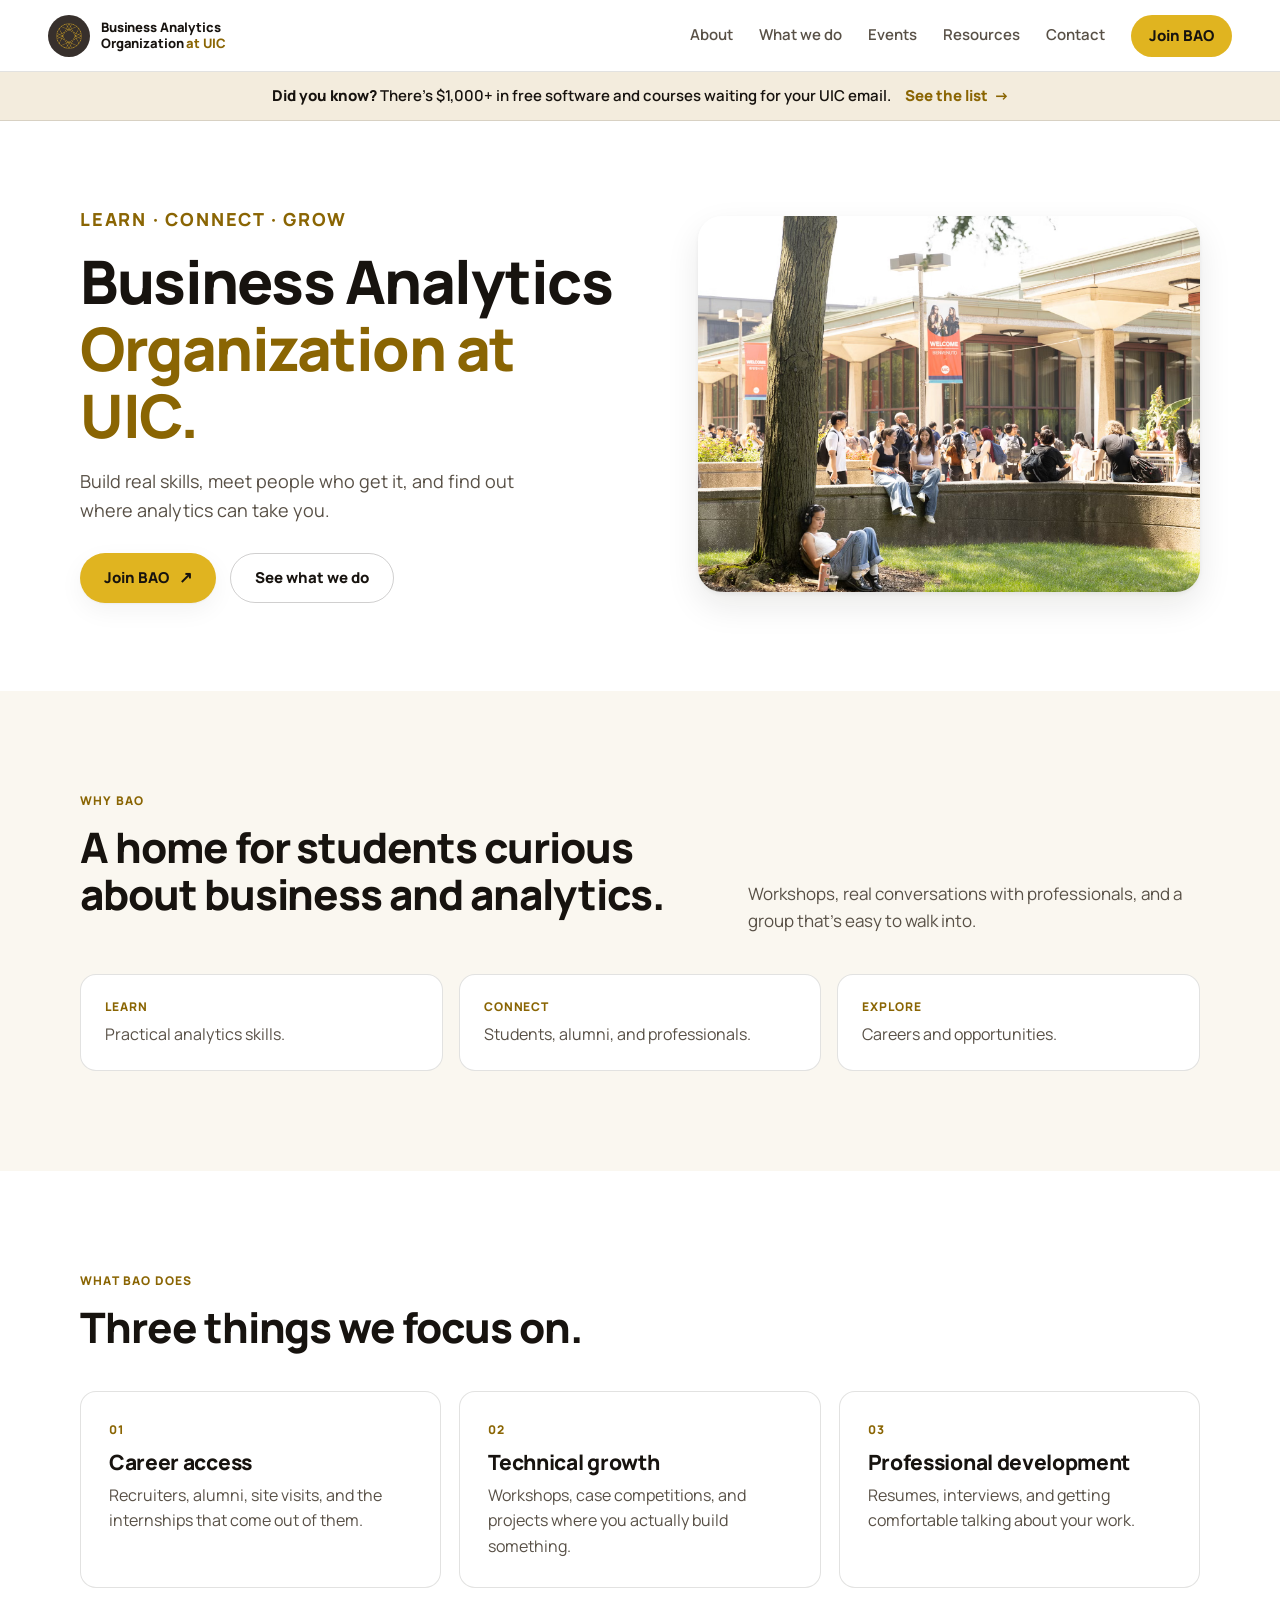
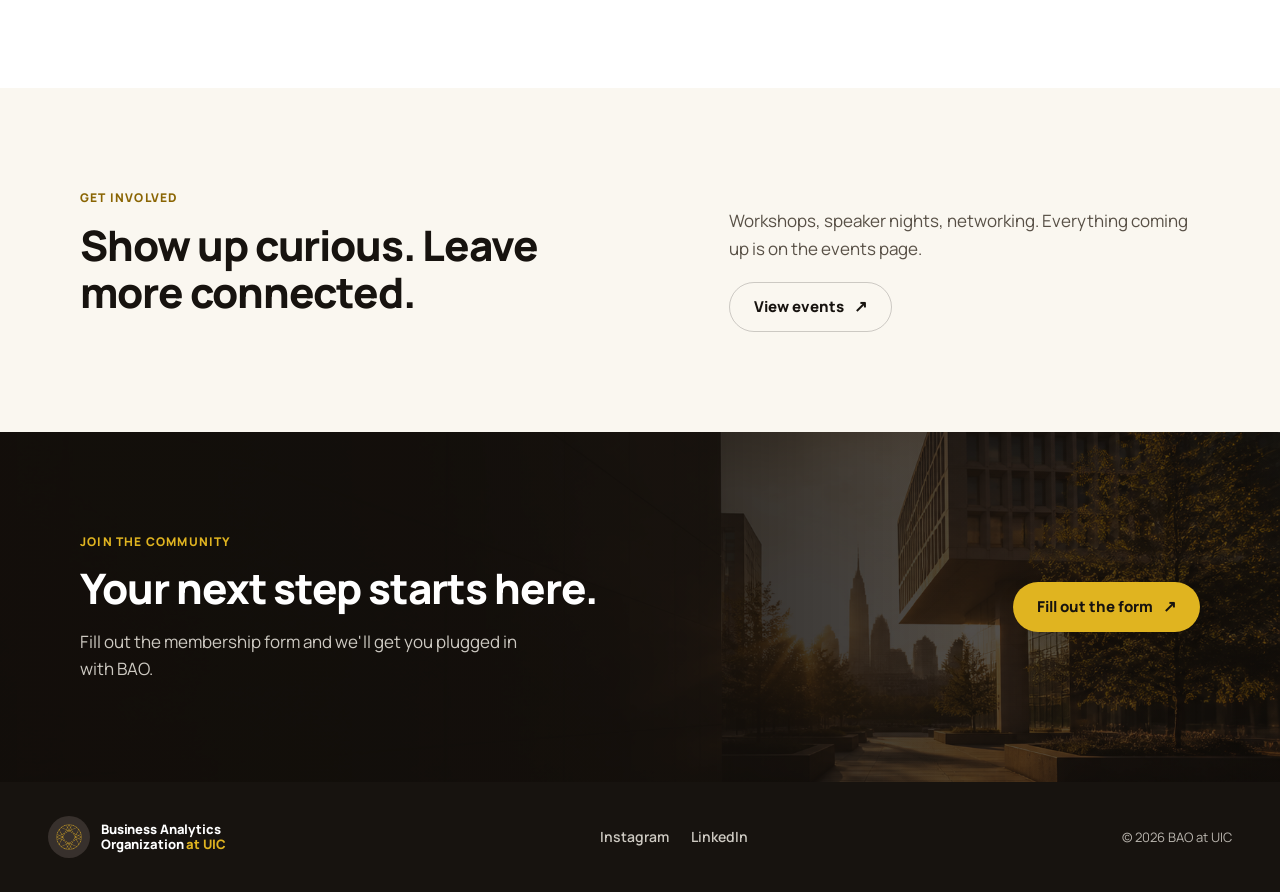
==== commit 436f9e6e: "Combine resources into one list, add four resources, add a homepage banner - Drop the courses/perks " ====
--- a/index.html
+++ b/index.html
@@ -28,6 +28,11 @@
         <a class="nav-cta" href="https://glib-sword-7f1.notion.site/ebd//3be328b8b9618006a31aea530a5bf62c" target="_blank" rel="noreferrer">Join BAO</a>
       </nav>
     </header>
+
+    <a class="promo-banner" href="resources.html">
+      <span><b>Did you know?</b> There&#8217;s $1,000+ in free software and courses waiting for your UIC email.</span>
+      <span class="promo-go">See the list <span aria-hidden="true">&#8594;</span></span>
+    </a>
 
     <main id="top">
       <!-- Hero -->
--- a/styles.css
+++ b/styles.css
@@ -154,6 +154,29 @@
 }
 
 /* --------------------------------------------------------------------------
+   3b. Promo banner — points first-time visitors at the resources page
+   -------------------------------------------------------------------------- */
+.promo-banner {
+  display: flex;
+  flex-wrap: wrap;
+  align-items: center;
+  justify-content: center;
+  gap: 6px 14px;
+  padding: 13px clamp(20px, 5vw, 48px);
+  background: var(--surface-2);
+  border-bottom: 1px solid var(--line);
+  color: var(--ink);
+  font-size: 15px;
+  font-weight: 600;
+  line-height: 1.45;
+  text-align: center;
+  transition: background 0.18s ease;
+}
+.promo-banner:hover { background: rgba(224, 180, 32, 0.28); }
+.promo-banner b { font-weight: 800; }
+.promo-go { display: inline-flex; align-items: center; gap: 6px; font-weight: 800; color: var(--gold-deep); white-space: nowrap; }
+
+/* --------------------------------------------------------------------------
    4. Buttons and links
    -------------------------------------------------------------------------- */
 .button {
@@ -304,6 +327,9 @@
   border-bottom: 1px solid var(--line);
 }
 .page-hero h1 { max-width: 20ch; }
+/* Utility pages where the content should start near the top */
+.page-hero-tight { padding-top: clamp(36px, 4vw, 52px); padding-bottom: clamp(28px, 3.5vw, 40px); }
+.page-hero-tight h1 { max-width: 26ch; margin-bottom: 12px; font-size: clamp(32px, 4vw, 46px); }
 .page-hero p:not(.eyebrow) { max-width: 48ch; margin-bottom: 0; font-size: 18px; }
 
 /* --------------------------------------------------------------------------
@@ -375,6 +401,7 @@
 .resource-card-featured .text-link { color: #ffffff; border-color: var(--gold); }
 
 .section-tight { padding-top: clamp(40px, 5vw, 64px); padding-bottom: clamp(60px, 7vw, 88px); }
+.section-flush { padding-top: clamp(34px, 4vw, 52px); }
 
 .resource-note {
   display: flex;
@@ -461,6 +488,7 @@
   nav a:hover, nav a[aria-current="page"] { border-color: var(--line); }
   nav .nav-cta { margin-top: 14px; text-align: center; justify-content: center; border-bottom: 0; }
 
+  .promo-banner { gap: 4px 10px; padding: 11px 20px; font-size: 14px; }
   .hero p, .lede, .page-hero p:not(.eyebrow) { font-size: 17px; }
   .hero-photo img { aspect-ratio: 3 / 2; }
   .event-card { grid-template-columns: 1fr; gap: 8px; }
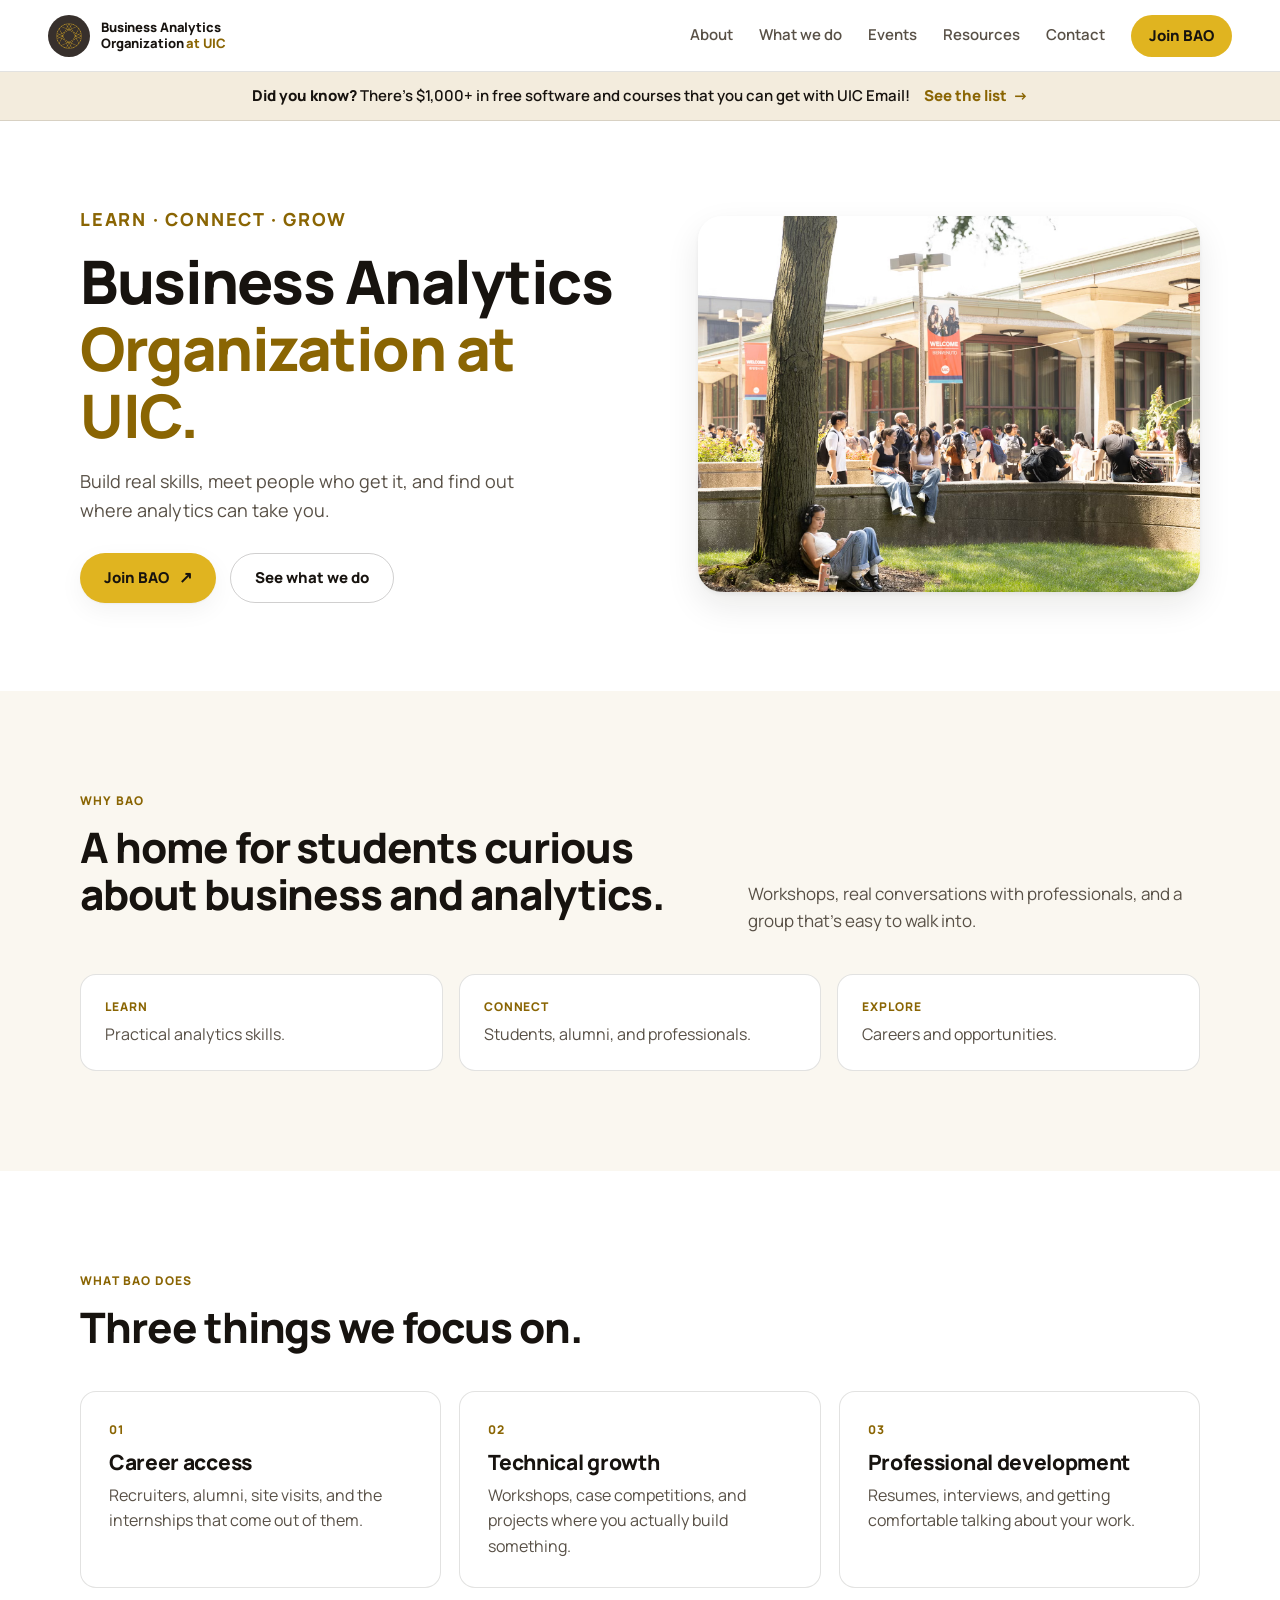
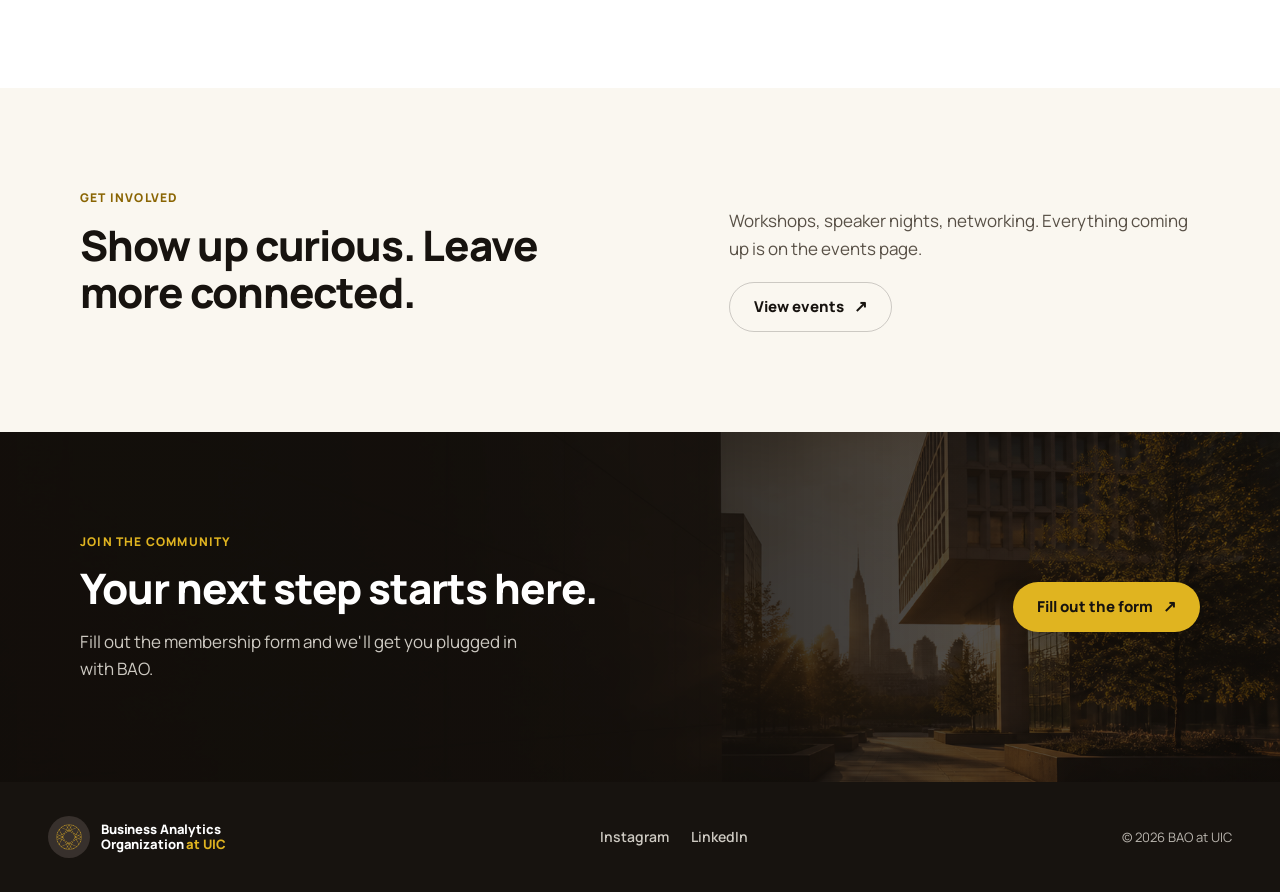
==== commit bfe744c0: "Reword the homepage banner Co-Authored-By: Claude Opus 5 <noreply@anthropic.com> Claude-Session: htt" ====
--- a/index.html
+++ b/index.html
@@ -30,7 +30,7 @@
     </header>
 
     <a class="promo-banner" href="resources.html">
-      <span><b>Did you know?</b> There&#8217;s $1,000+ in free software and courses waiting for your UIC email.</span>
+      <span><b>Did you know?</b> There&#8217;s $1,000+ in free software and courses that you can get with UIC Email!</span>
       <span class="promo-go">See the list <span aria-hidden="true">&#8594;</span></span>
     </a>
 
